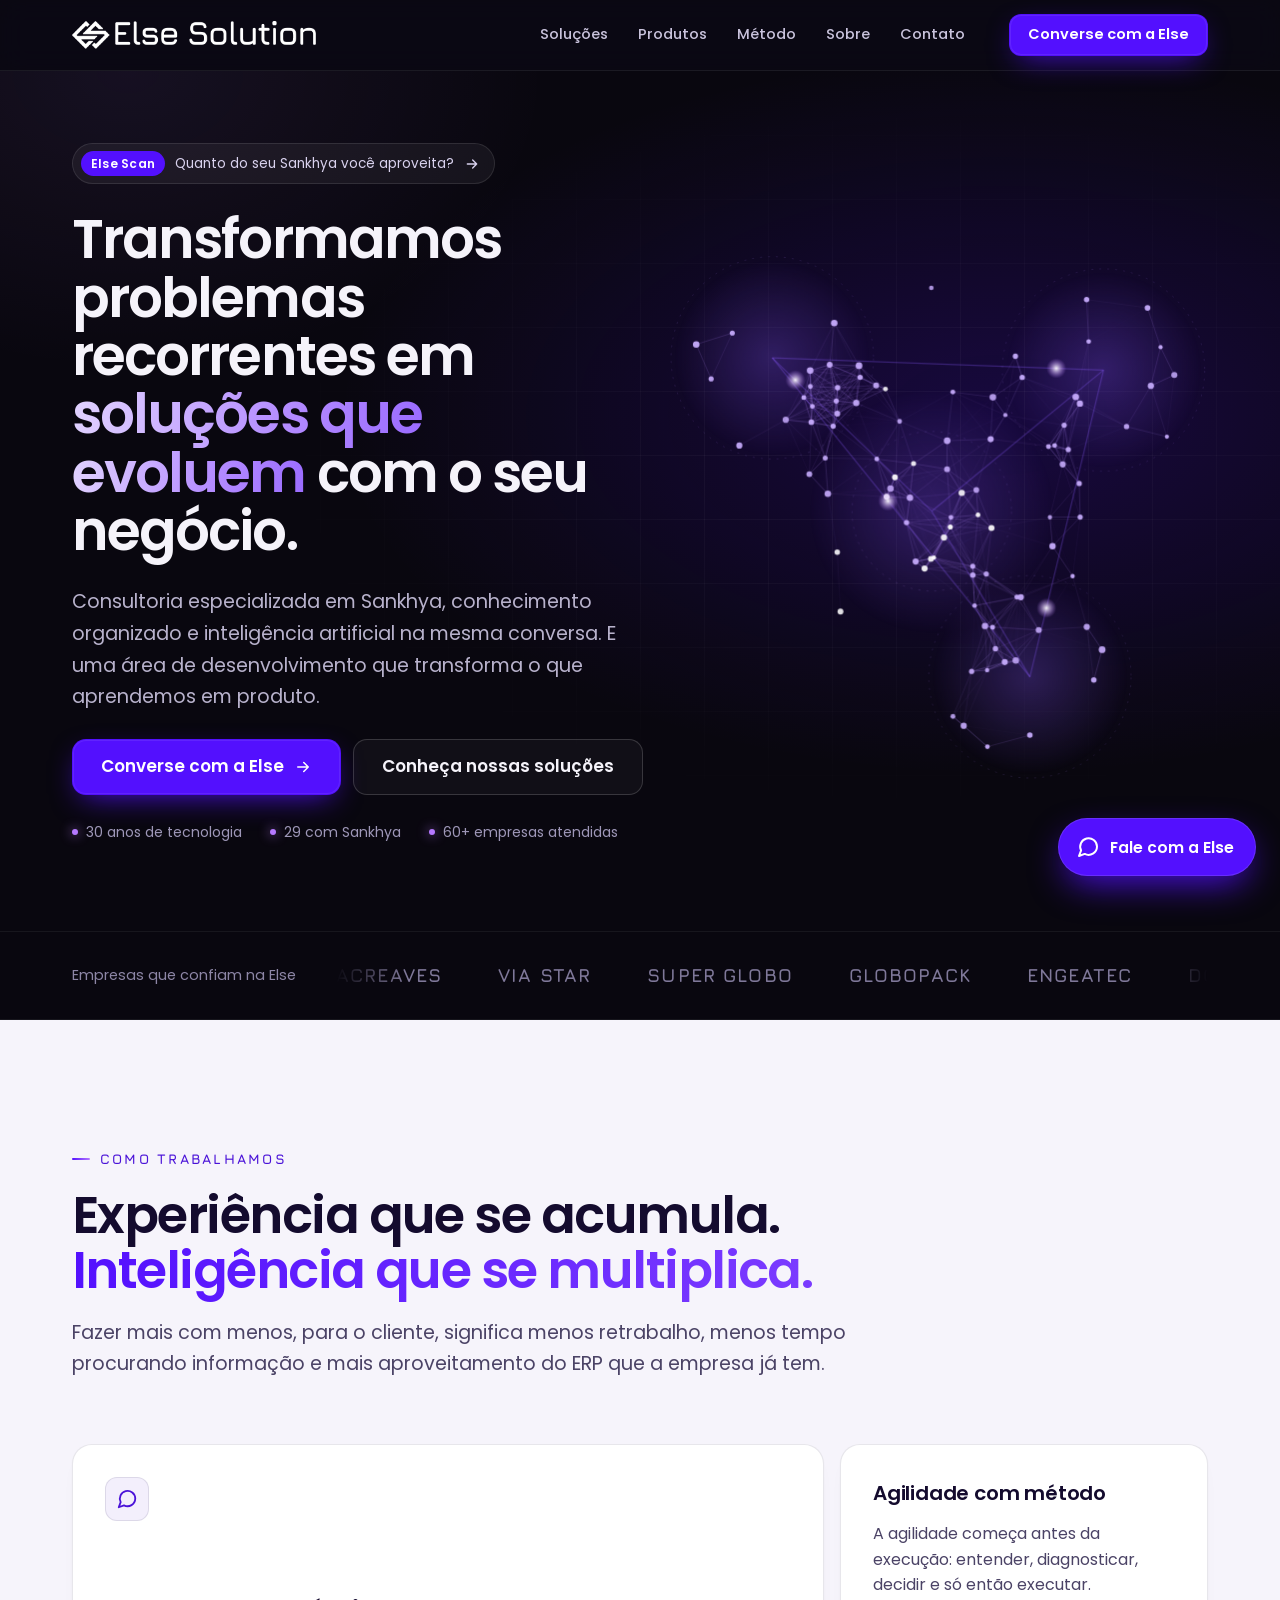
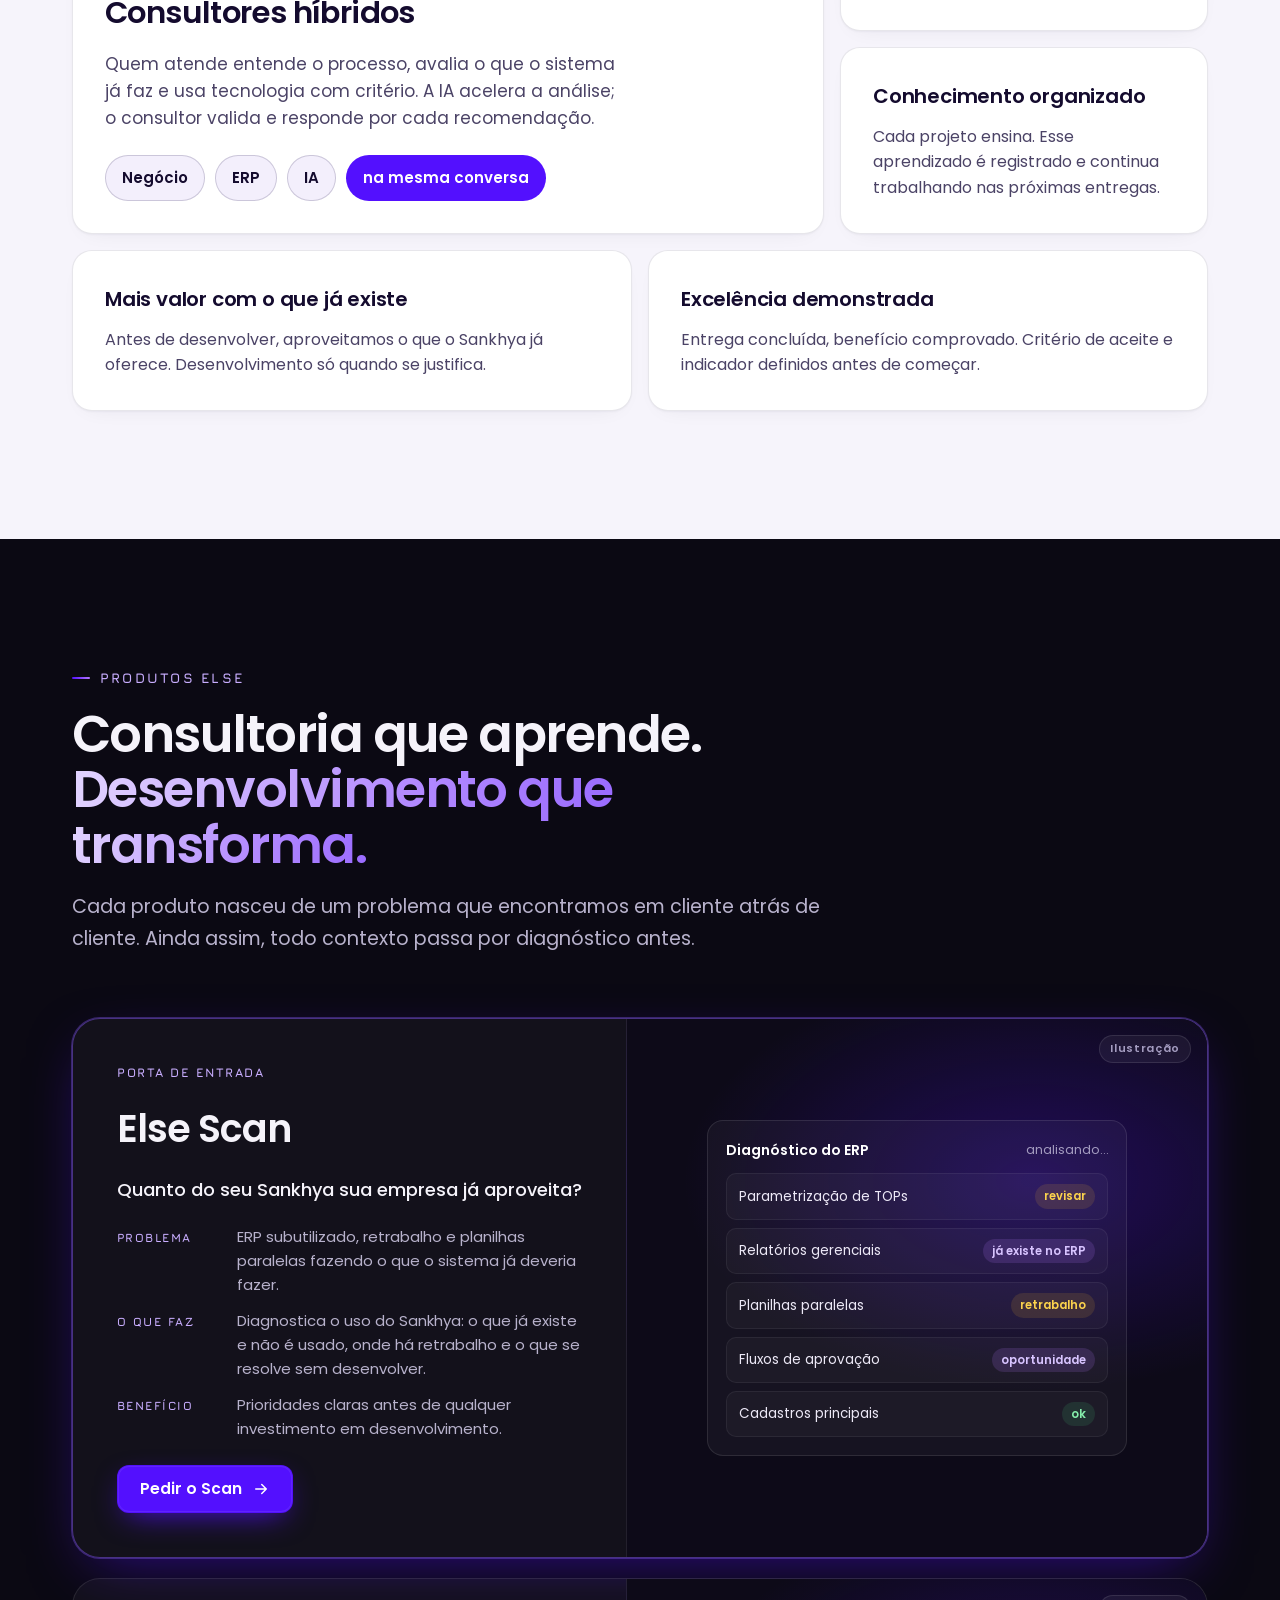
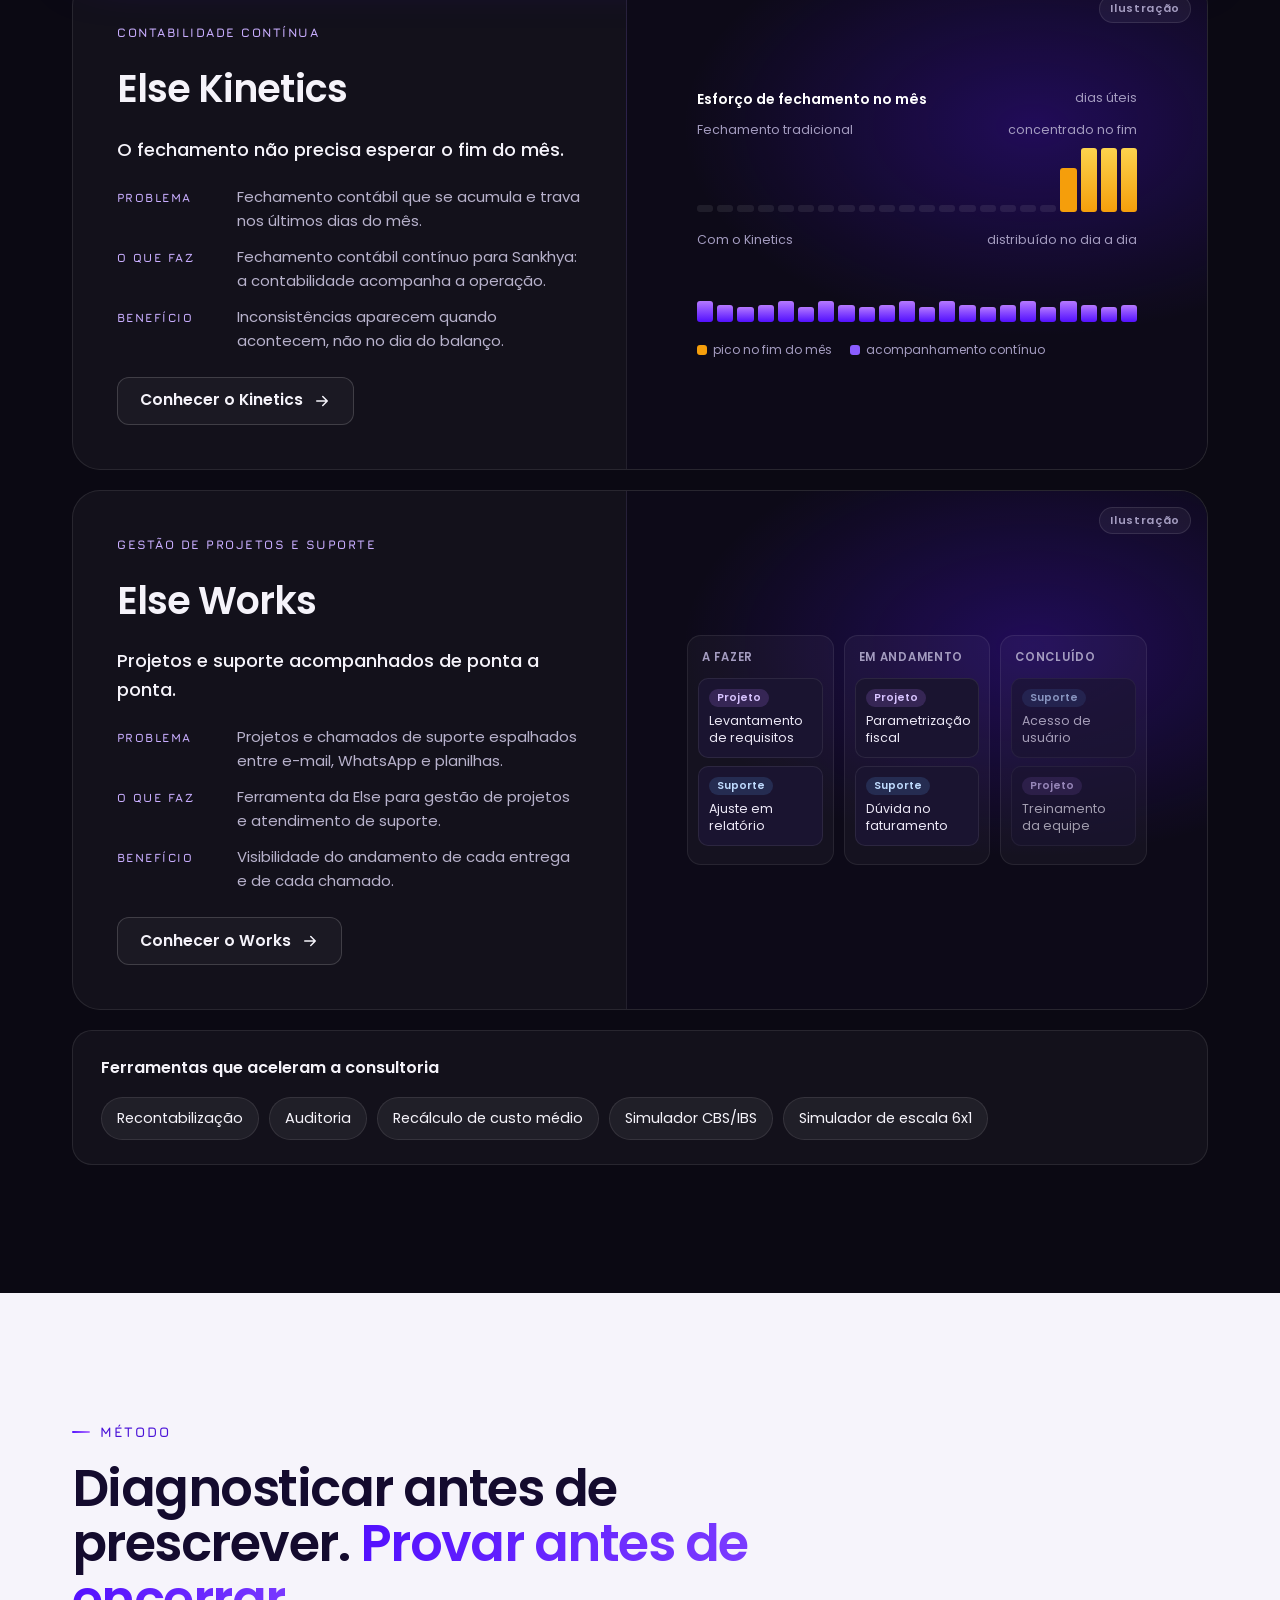
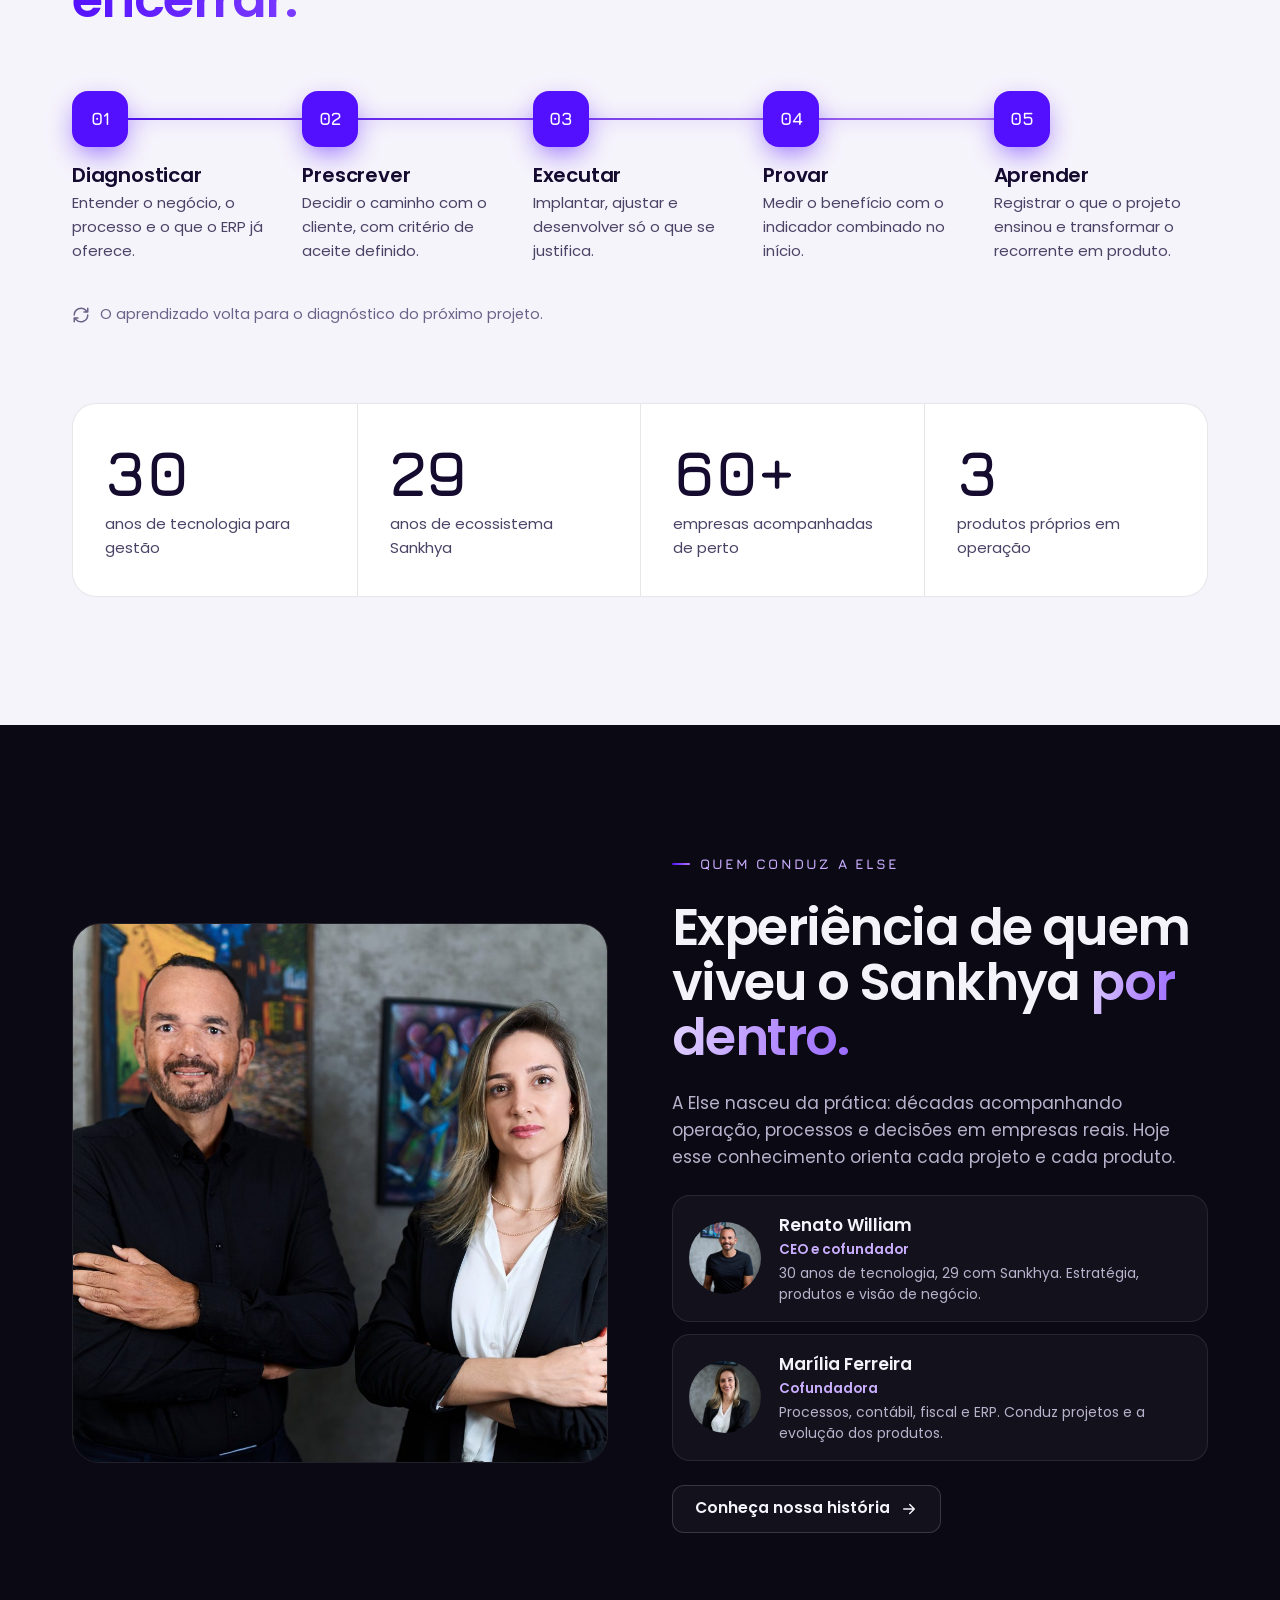
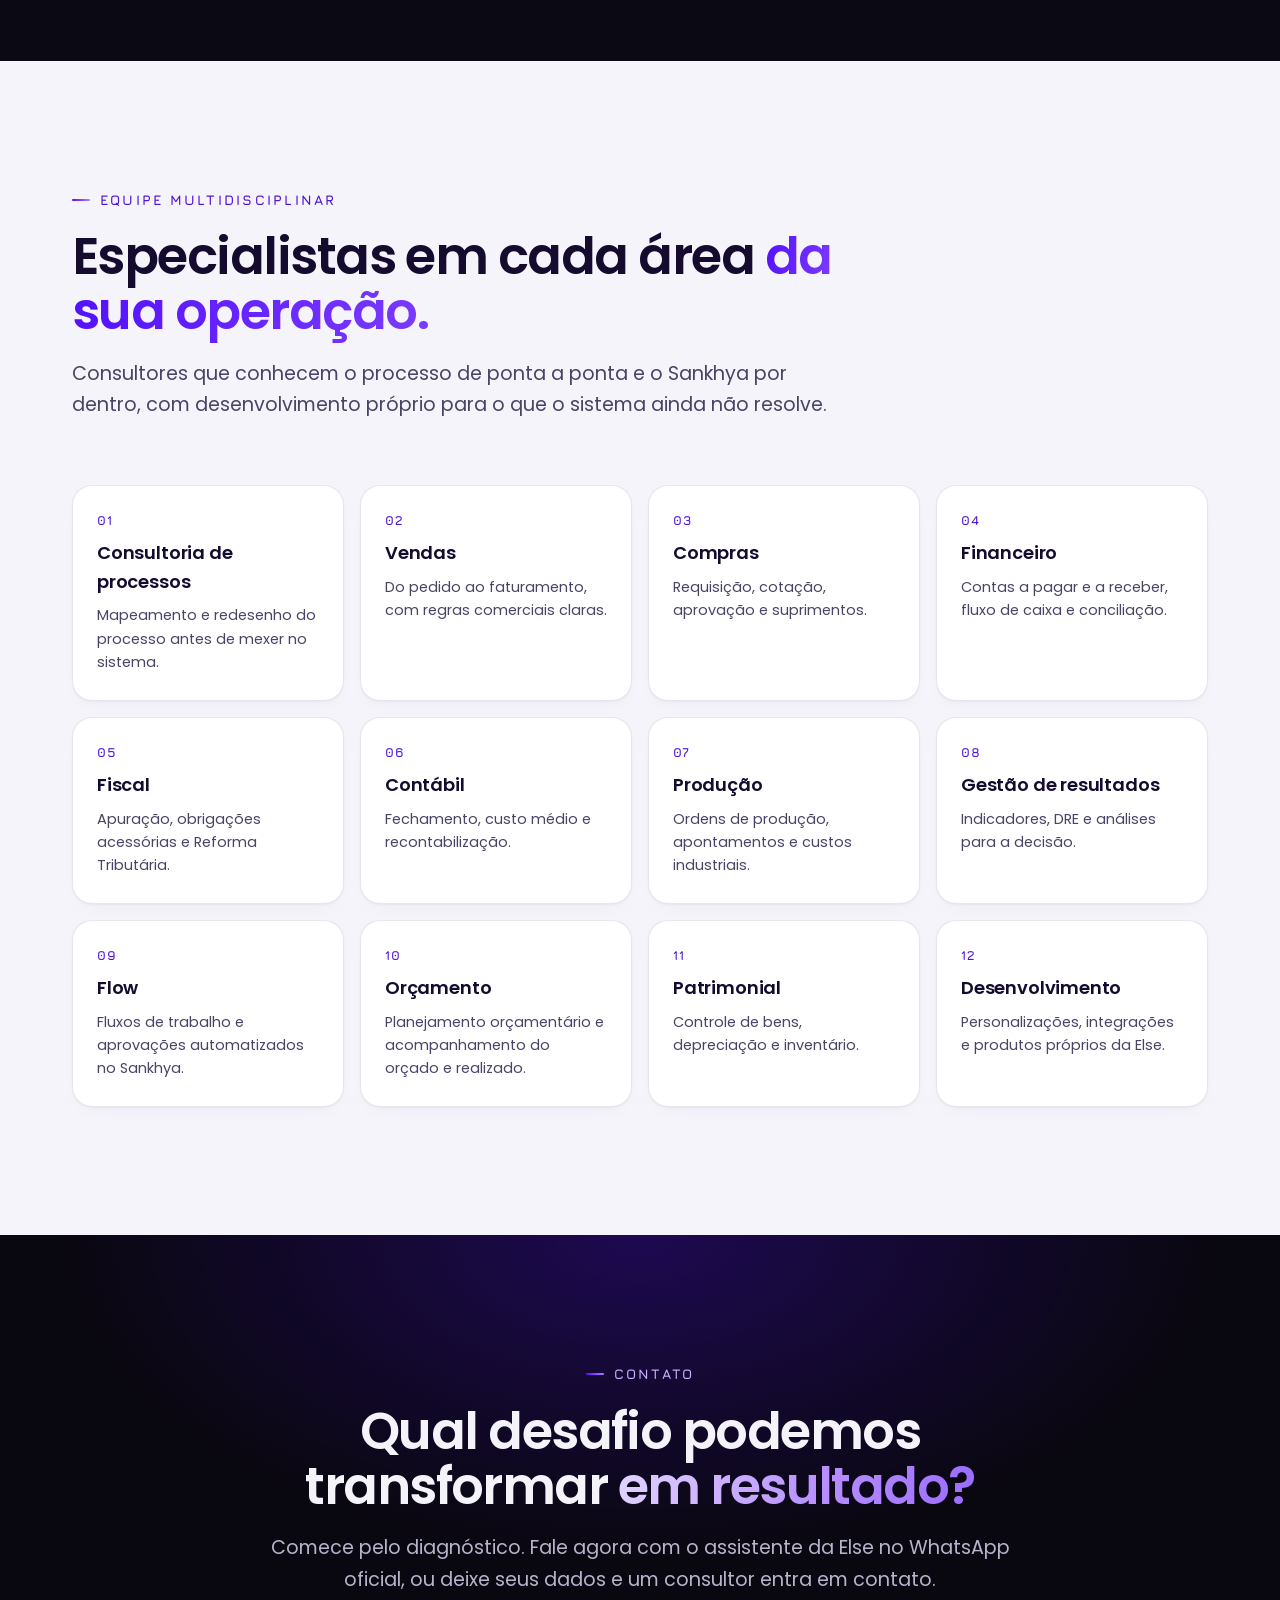
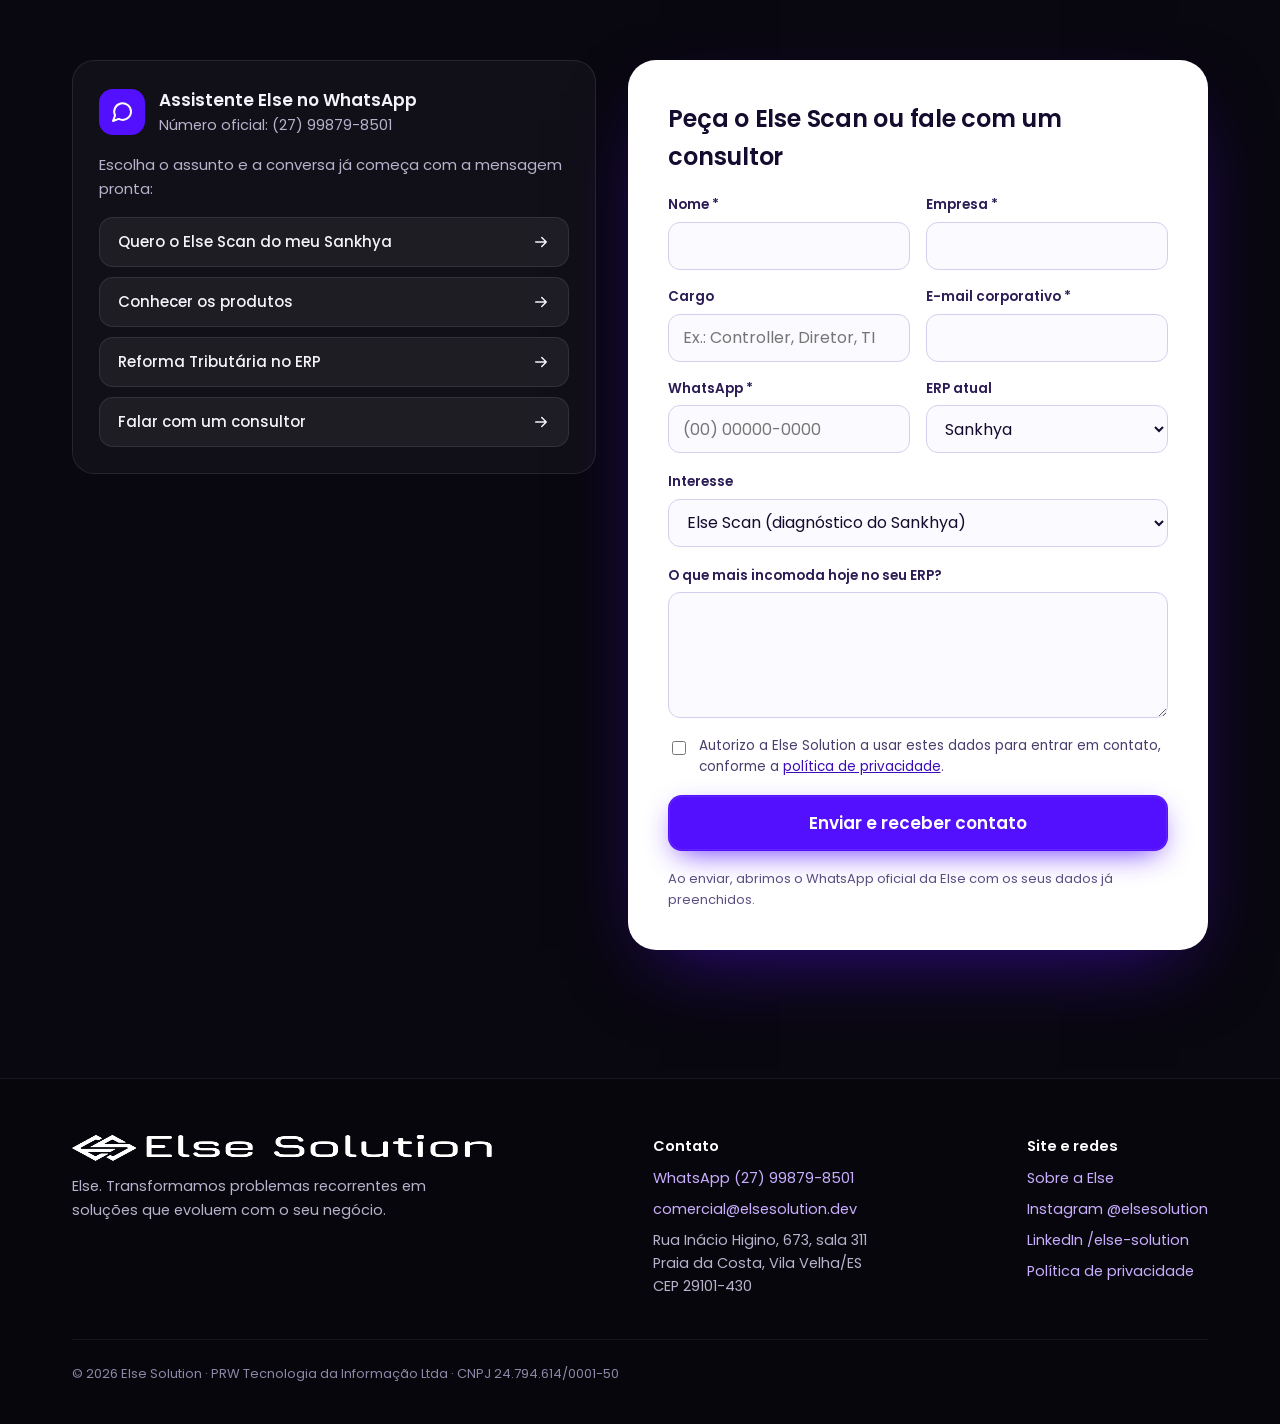
==== index.html @ ac7ec1f3 "Site Else Solution: pacote de 07/11/2026 Co-Authored-By: Claude Opus 5.5 <noreply@anthropic.com>" ====
<!doctype html>
<html lang="pt-BR">
<head>
<meta charset="utf-8">
<meta name="viewport" content="width=device-width, initial-scale=1">
<title>Else Solution | Consultoria e produtos para Sankhya</title>
<meta name="description" content="Consultoria Sankhya que transforma problemas recorrentes em produtos: Else Scan, Else Kinetics e Else Works. Negócio, ERP e IA na mesma conversa. 30 anos de tecnologia, 29 com Sankhya.">
<link rel="canonical" href="https://www.elsesolution.com.br/">
<meta property="og:type" content="website">
<meta property="og:locale" content="pt_BR">
<meta property="og:title" content="Else Solution | Consultoria e produtos para Sankhya">
<meta property="og:description" content="Transformamos problemas recorrentes em soluções que evoluem com o seu negócio.">
<meta property="og:url" content="https://www.elsesolution.com.br/">
<meta property="og:image" content="https://www.elsesolution.com.br/img/og-else.jpg">
<meta name="twitter:card" content="summary_large_image">
<meta name="theme-color" content="#09070F">
<link rel="icon" type="image/png" sizes="32x32" href="img/favicon-32.png">
<link rel="apple-touch-icon" href="img/apple-touch-icon.png">
<script>document.documentElement.classList.add('js')</script>
<link rel="preconnect" href="https://fonts.googleapis.com">
<link rel="preconnect" href="https://fonts.gstatic.com" crossorigin>
<link href="https://fonts.googleapis.com/css2?family=Jura:wght@500;600;700&family=Poppins:wght@400;500;600;700&display=swap" rel="stylesheet">
<link rel="stylesheet" href="css/style.css">
<script type="application/ld+json">
{"@context":"https://schema.org","@type":"Organization","name":"Else Solution","legalName":"PRW Tecnologia da Informação Ltda","taxID":"24.794.614/0001-50","address":{"@type":"PostalAddress","streetAddress":"Rua Inácio Higino, 673, sala 311","addressLocality":"Vila Velha","addressRegion":"ES","postalCode":"29101-430","addressCountry":"BR"},"url":"https://www.elsesolution.com.br","logo":"https://www.elsesolution.com.br/img/icon-512.png","foundingDate":"2024","founders":[{"@type":"Person","name":"Renato William de Castro Brito"},{"@type":"Person","name":"Marília Souza Ferreira"}],"contactPoint":{"@type":"ContactPoint","telephone":"+55-27-99879-8501","contactType":"sales","email":"comercial@elsesolution.dev","availableLanguage":"Portuguese"},"sameAs":["https://www.instagram.com/elsesolution","https://www.linkedin.com/company/else-solution"]}
</script>
</head>
<body>
<a class="skip" href="#conteudo">Pular para o conteúdo</a>

<header class="header">
  <div class="wrap">
    <a class="logo" href="index.html" aria-label="Else Solution — início"><img src="img/logo-else.png" alt="Else Solution" width="244" height="28"></a>
    <div class="menu">
      <nav class="nav" aria-label="Principal">
        <a href="#solucoes">Soluções</a>
        <a href="#produtos">Produtos</a>
        <a href="#metodo">Método</a>
        <a href="quem-somos.html">Sobre</a>
        <a href="#contato">Contato</a>
      </nav>
      <div class="header-cta">
        <a class="btn btn-primary" href="https://wa.me/5527998798501" data-wa="Olá! Vim pelo site da Else e quero conversar com um consultor.">Converse com a Else</a>
      </div>
    </div>
    <button class="menu-btn" type="button" aria-label="Abrir menu" aria-expanded="false">
      <svg width="22" height="22" viewBox="0 0 24 24" fill="none" stroke="currentColor" stroke-width="2" stroke-linecap="round" aria-hidden="true"><path d="M4 7h16M4 12h16M4 17h16"/></svg>
    </button>
  </div>
</header>

<main id="conteudo">

  <!-- ABERTURA -->
  <section class="hero">
    <div class="wrap hero-grid">
      <div class="copy">
        <a class="pill" href="#produtos"><b>Else Scan</b> Quanto do seu Sankhya você aproveita?
          <svg class="arr" width="16" height="16" viewBox="0 0 24 24" fill="none" stroke="currentColor" stroke-width="2" stroke-linecap="round" stroke-linejoin="round" aria-hidden="true"><path d="M5 12h14M13 6l6 6-6 6"/></svg></a>
        <h1 class="h1">Transformamos problemas recorrentes em <span class="grad">soluções que evoluem</span> com o seu negócio.</h1>
        <p class="lead">Consultoria especializada em Sankhya, conhecimento organizado e inteligência artificial na mesma conversa. E uma área de desenvolvimento que transforma o que aprendemos em produto.</p>
        <div class="actions">
          <a class="btn btn-primary btn-lg" href="https://wa.me/5527998798501" data-wa="Olá! Vim pelo site da Else e quero conversar com um consultor.">Converse com a Else
            <svg class="arr" width="18" height="18" viewBox="0 0 24 24" fill="none" stroke="currentColor" stroke-width="2" stroke-linecap="round" stroke-linejoin="round" aria-hidden="true"><path d="M5 12h14M13 6l6 6-6 6"/></svg></a>
          <a class="btn btn-outline btn-lg" href="#produtos">Conheça nossas soluções</a>
        </div>
        <p class="proof"><span>30 anos de tecnologia</span><span>29 com Sankhya</span><span>60+ empresas atendidas</span></p>
      </div>

      <div class="viz" aria-hidden="true">
        <svg class="static" viewBox="0 0 600 600" fill="none">
          <g stroke="rgba(138,92,255,.45)" stroke-width="1.5"><path d="M144 168L468 180L396 480L144 168Z"/><path d="M144 168L300 318M468 180L300 318M396 480L300 318"/></g>
          <g fill="rgba(138,92,255,.22)"><circle cx="144" cy="168" r="70"/><circle cx="468" cy="180" r="70"/><circle cx="396" cy="480" r="70"/><circle cx="300" cy="318" r="80"/></g>
          <g fill="#C9AEFF"><circle cx="120" cy="150" r="3"/><circle cx="170" cy="190" r="2.5"/><circle cx="150" cy="140" r="2"/><circle cx="490" cy="160" r="3"/><circle cx="450" cy="205" r="2.5"/><circle cx="420" cy="500" r="3"/><circle cx="372" cy="460" r="2.5"/><circle cx="280" cy="300" r="3"/><circle cx="320" cy="335" r="3"/><circle cx="230" cy="245" r="2"/><circle cx="380" cy="250" r="2"/><circle cx="350" cy="400" r="2"/></g>
        </svg>
        <canvas></canvas>
        <span class="node-chip"><small>01</small>Consultoria</span>
        <span class="node-chip"><small>02</small>Conhecimento</span>
        <span class="node-chip"><small>03</small>Produto</span>
        <span class="node-chip core"><small>IA</small>apoia o ciclo</span>
      </div>
    </div>
  </section>

  <!-- CLIENTES -->
  <section class="clients" aria-label="Clientes">
    <div class="wrap">
      <p class="small">Empresas que confiam na Else</p>
      <!-- Substituir pelos logos oficiais quando disponíveis -->
      <div class="marquee">
        <div class="logos">
          <span>ACREAVES</span><span>VIA STAR</span><span>SUPER GLOBO</span><span>GLOBOPACK</span><span>ENGEATEC</span><span>DOM PORQUITO</span><span>AYKO</span><span>ONE</span>
          <span aria-hidden="true">ACREAVES</span><span aria-hidden="true">VIA STAR</span><span aria-hidden="true">SUPER GLOBO</span><span aria-hidden="true">GLOBOPACK</span><span aria-hidden="true">ENGEATEC</span><span aria-hidden="true">DOM PORQUITO</span><span aria-hidden="true">AYKO</span><span aria-hidden="true">ONE</span>
        </div>
      </div>
    </div>
  </section>

  <!-- SOLUÇÕES / COMO TRABALHAMOS -->
  <section class="section light" id="solucoes">
    <div class="wrap">
      <div class="head stack" data-reveal>
        <p class="eyebrow">Como trabalhamos</p>
        <h2 class="h2">Experiência que se acumula. <span class="grad">Inteligência que se multiplica.</span></h2>
        <p class="lead">Fazer mais com menos, para o cliente, significa menos retrabalho, menos tempo procurando informação e mais aproveitamento do ERP que a empresa já tem.</p>
      </div>
      <div class="bento">
        <div class="card big" data-reveal>
          <div class="ico"><svg width="22" height="22" viewBox="0 0 24 24" fill="none" stroke="currentColor" stroke-width="2" stroke-linecap="round" stroke-linejoin="round" aria-hidden="true"><path d="M21 11.5a8.4 8.4 0 0 1-12.3 7.4L3 21l2.1-5.6A8.4 8.4 0 1 1 21 11.5z"/></svg></div>
          <div class="stack" style="gap:14px">
            <h3>Consultores híbridos</h3>
            <p>Quem atende entende o processo, avalia o que o sistema já faz e usa tecnologia com critério. A IA acelera a análise; o consultor valida e responde por cada recomendação.</p>
            <div class="convo"><span>Negócio</span><span>ERP</span><span>IA</span><span class="on">na mesma conversa</span></div>
          </div>
        </div>
        <div class="card" data-reveal="2"><h3>Agilidade com método</h3><p>A agilidade começa antes da execução: entender, diagnosticar, decidir e só então executar.</p></div>
        <div class="card" data-reveal="3"><h3>Conhecimento organizado</h3><p>Cada projeto ensina. Esse aprendizado é registrado e continua trabalhando nas próximas entregas.</p></div>
        <div class="card half" data-reveal><h3>Mais valor com o que já existe</h3><p>Antes de desenvolver, aproveitamos o que o Sankhya já oferece. Desenvolvimento só quando se justifica.</p></div>
        <div class="card half" data-reveal="2"><h3>Excelência demonstrada</h3><p>Entrega concluída, benefício comprovado. Critério de aceite e indicador definidos antes de começar.</p></div>
      </div>
    </div>
  </section>

  <!-- PRODUTOS -->
  <section class="section" id="produtos">
    <div class="wrap">
      <div class="head stack" data-reveal>
        <p class="eyebrow">Produtos Else</p>
        <h2 class="h2">Consultoria que aprende. <span class="grad">Desenvolvimento que transforma.</span></h2>
        <p class="lead">Cada produto nasceu de um problema que encontramos em cliente atrás de cliente. Ainda assim, todo contexto passa por diagnóstico antes.</p>
      </div>

      <div class="products">
        <article class="product featured" data-reveal>
          <div class="txt">
            <p class="tag">Porta de entrada</p>
            <h3>Else Scan</h3>
            <p class="hook">Quanto do seu Sankhya sua empresa já aproveita?</p>
            <div class="rows">
              <div><b>Problema</b><span>ERP subutilizado, retrabalho e planilhas paralelas fazendo o que o sistema já deveria fazer.</span></div>
              <div><b>O que faz</b><span>Diagnostica o uso do Sankhya: o que já existe e não é usado, onde há retrabalho e o que se resolve sem desenvolver.</span></div>
              <div><b>Benefício</b><span>Prioridades claras antes de qualquer investimento em desenvolvimento.</span></div>
            </div>
            <a class="btn btn-primary" href="#contato">Pedir o Scan <svg class="arr" width="18" height="18" viewBox="0 0 24 24" fill="none" stroke="currentColor" stroke-width="2" stroke-linecap="round" stroke-linejoin="round" aria-hidden="true"><path d="M5 12h14M13 6l6 6-6 6"/></svg></a>
          </div>
          <div class="demo" aria-hidden="true">
            <span class="ilus">Ilustração</span>
            <div class="scan">
              <div class="bar"><b>Diagnóstico do ERP</b><span>analisando…</span></div>
              <ul>
                <li>Parametrização de TOPs <em class="warn">revisar</em></li>
                <li>Relatórios gerenciais <em class="opp">já existe no ERP</em></li>
                <li>Planilhas paralelas <em class="warn">retrabalho</em></li>
                <li>Fluxos de aprovação <em class="opp">oportunidade</em></li>
                <li>Cadastros principais <em class="ok">ok</em></li>
              </ul>
              <div class="beam"></div>
            </div>
          </div>
        </article>

        <article class="product" data-reveal>
          <div class="txt">
            <p class="tag">Contabilidade contínua</p>
            <h3>Else Kinetics</h3>
            <p class="hook">O fechamento não precisa esperar o fim do mês.</p>
            <div class="rows">
              <div><b>Problema</b><span>Fechamento contábil que se acumula e trava nos últimos dias do mês.</span></div>
              <div><b>O que faz</b><span>Fechamento contábil contínuo para Sankhya: a contabilidade acompanha a operação.</span></div>
              <div><b>Benefício</b><span>Inconsistências aparecem quando acontecem, não no dia do balanço.</span></div>
            </div>
            <a class="btn btn-outline" href="https://wa.me/5527998798501" data-wa="Olá! Quero conhecer o Else Kinetics.">Conhecer o Kinetics <svg class="arr" width="18" height="18" viewBox="0 0 24 24" fill="none" stroke="currentColor" stroke-width="2" stroke-linecap="round" stroke-linejoin="round" aria-hidden="true"><path d="M5 12h14M13 6l6 6-6 6"/></svg></a>
          </div>
          <div class="demo" aria-hidden="true">
            <span class="ilus">Ilustração</span>
            <div class="kin">
              <div class="lbl"><b>Esforço de fechamento no mês</b><span>dias úteis</span></div>
              <div class="row"><p><span>Fechamento tradicional</span><span>concentrado no fim</span></p>
                <div class="days old"><i></i><i></i><i></i><i></i><i></i><i></i><i></i><i></i><i></i><i></i><i></i><i></i><i></i><i></i><i></i><i></i><i></i><i></i><i></i><i></i><i></i><i></i></div></div>
              <div class="row"><p><span>Com o Kinetics</span><span>distribuído no dia a dia</span></p>
                <div class="days cont"><i></i><i></i><i></i><i></i><i></i><i></i><i></i><i></i><i></i><i></i><i></i><i></i><i></i><i></i><i></i><i></i><i></i><i></i><i></i><i></i><i></i><i></i></div></div>
              <div class="legend"><span>pico no fim do mês</span><span class="c">acompanhamento contínuo</span></div>
            </div>
          </div>
        </article>

        <article class="product" data-reveal>
          <div class="txt">
            <p class="tag">Gestão de projetos e suporte</p>
            <h3>Else Works</h3>
            <p class="hook">Projetos e suporte acompanhados de ponta a ponta.</p>
            <div class="rows">
              <div><b>Problema</b><span>Projetos e chamados de suporte espalhados entre e-mail, WhatsApp e planilhas.</span></div>
              <div><b>O que faz</b><span>Ferramenta da Else para gestão de projetos e atendimento de suporte.</span></div>
              <div><b>Benefício</b><span>Visibilidade do andamento de cada entrega e de cada chamado.</span></div>
            </div>
            <a class="btn btn-outline" href="https://wa.me/5527998798501" data-wa="Olá! Quero conhecer o Else Works.">Conhecer o Works <svg class="arr" width="18" height="18" viewBox="0 0 24 24" fill="none" stroke="currentColor" stroke-width="2" stroke-linecap="round" stroke-linejoin="round" aria-hidden="true"><path d="M5 12h14M13 6l6 6-6 6"/></svg></a>
          </div>
          <div class="demo" aria-hidden="true">
            <span class="ilus">Ilustração</span>
            <div class="board">
              <div class="col"><p>A fazer</p><div class="tk"><em class="pj">Projeto</em>Levantamento de requisitos</div><div class="tk"><em class="sp">Suporte</em>Ajuste em relatório</div></div>
              <div class="col"><p>Em andamento</p><div class="tk mv"><em class="pj">Projeto</em>Parametrização fiscal</div><div class="tk"><em class="sp">Suporte</em>Dúvida no faturamento</div></div>
              <div class="col"><p>Concluído</p><div class="tk ok"><em class="sp">Suporte</em>Acesso de usuário</div><div class="tk ok"><em class="pj">Projeto</em>Treinamento da equipe</div></div>
            </div>
          </div>
        </article>
      </div>

      <div class="tools" data-reveal>
        <p>Ferramentas que aceleram a consultoria</p>
        <div class="chips"><span class="chip">Recontabilização</span><span class="chip">Auditoria</span><span class="chip">Recálculo de custo médio</span><span class="chip">Simulador CBS/IBS</span><span class="chip">Simulador de escala 6x1</span></div>
      </div>
    </div>
  </section>

  <!-- MÉTODO -->
  <section class="section light" id="metodo">
    <div class="wrap">
      <div class="head stack" data-reveal>
        <p class="eyebrow">Método</p>
        <h2 class="h2">Diagnosticar antes de prescrever. <span class="grad">Provar antes de encerrar.</span></h2>
      </div>
      <div style="position:relative">
        <span class="prog-track" aria-hidden="true"></span>
        <ol class="cycle5">
          <li><span class="dot">01</span><div><h3>Diagnosticar</h3><p>Entender o negócio, o processo e o que o ERP já oferece.</p></div></li>
          <li><span class="dot">02</span><div><h3>Prescrever</h3><p>Decidir o caminho com o cliente, com critério de aceite definido.</p></div></li>
          <li><span class="dot">03</span><div><h3>Executar</h3><p>Implantar, ajustar e desenvolver só o que se justifica.</p></div></li>
          <li><span class="dot">04</span><div><h3>Provar</h3><p>Medir o benefício com o indicador combinado no início.</p></div></li>
          <li><span class="dot">05</span><div><h3>Aprender</h3><p>Registrar o que o projeto ensinou e transformar o recorrente em produto.</p></div></li>
        </ol>
      </div>
      <p class="loop"><svg width="18" height="18" viewBox="0 0 24 24" fill="none" stroke="currentColor" stroke-width="2" stroke-linecap="round" stroke-linejoin="round" aria-hidden="true"><path d="M3 12a9 9 0 0 1 15.5-6.2L21 8M21 3v5h-5M21 12a9 9 0 0 1-15.5 6.2L3 16M3 21v-5h5"/></svg>O aprendizado volta para o diagnóstico do próximo projeto.</p>

      <div class="stats" style="margin-top:72px" data-reveal>
        <div class="stat"><span class="v" data-count="30">30</span><span class="muted">anos de tecnologia para gestão</span></div>
        <div class="stat"><span class="v" data-count="29">29</span><span class="muted">anos de ecossistema Sankhya</span></div>
        <div class="stat"><span class="v" data-count="60" data-suffix="+">60+</span><span class="muted">empresas acompanhadas de perto</span></div>
        <div class="stat"><span class="v" data-count="3">3</span><span class="muted">produtos próprios em operação</span></div>
      </div>
    </div>
  </section>

  <!-- LIDERANÇA -->
  <section class="section" id="lideranca">
    <div class="wrap split">
      <div class="photo-wrap" data-reveal><img class="photo" src="img/dupla.jpg" alt="Renato William e Marília Ferreira, fundadores da Else Solution" width="1600" height="1066"></div>
      <div class="stack" style="gap:24px" data-reveal="2">
        <p class="eyebrow">Quem conduz a Else</p>
        <h2 class="h2">Experiência de quem viveu o Sankhya <span class="grad">por dentro.</span></h2>
        <p class="muted" style="font-size:17px">A Else nasceu da prática: décadas acompanhando operação, processos e decisões em empresas reais. Hoje esse conhecimento orienta cada projeto e cada produto.</p>
        <div class="stack" style="gap:12px">
          <div class="person"><img src="img/renato.jpg" alt="Renato William" width="72" height="72"><div><p class="nm">Renato William</p><p class="rl">CEO e cofundador</p><p class="ln">30 anos de tecnologia, 29 com Sankhya. Estratégia, produtos e visão de negócio.</p></div></div>
          <div class="person"><img src="img/marilia.jpg" alt="Marília Ferreira" width="72" height="72"><div><p class="nm">Marília Ferreira</p><p class="rl">Cofundadora</p><p class="ln">Processos, contábil, fiscal e ERP. Conduz projetos e a evolução dos produtos.</p></div></div>
        </div>
        <a class="btn btn-outline" href="quem-somos.html" style="align-self:flex-start">Conheça nossa história <svg class="arr" width="18" height="18" viewBox="0 0 24 24" fill="none" stroke="currentColor" stroke-width="2" stroke-linecap="round" stroke-linejoin="round" aria-hidden="true"><path d="M5 12h14M13 6l6 6-6 6"/></svg></a>
      </div>
    </div>
  </section>

  <!-- ESPECIALIDADES -->
  <section class="section light" id="especialidades">
    <div class="wrap">
      <div class="head stack" data-reveal>
        <p class="eyebrow">Equipe multidisciplinar</p>
        <h2 class="h2">Especialistas em cada área <span class="grad">da sua operação.</span></h2>
        <p class="lead">Consultores que conhecem o processo de ponta a ponta e o Sankhya por dentro, com desenvolvimento próprio para o que o sistema ainda não resolve.</p>
      </div>
      <div class="grid" data-reveal>
        <div class="card area"><span class="n">01</span><h3>Consultoria de processos</h3><p>Mapeamento e redesenho do processo antes de mexer no sistema.</p></div>
        <div class="card area"><span class="n">02</span><h3>Vendas</h3><p>Do pedido ao faturamento, com regras comerciais claras.</p></div>
        <div class="card area"><span class="n">03</span><h3>Compras</h3><p>Requisição, cotação, aprovação e suprimentos.</p></div>
        <div class="card area"><span class="n">04</span><h3>Financeiro</h3><p>Contas a pagar e a receber, fluxo de caixa e conciliação.</p></div>
        <div class="card area"><span class="n">05</span><h3>Fiscal</h3><p>Apuração, obrigações acessórias e Reforma Tributária.</p></div>
        <div class="card area"><span class="n">06</span><h3>Contábil</h3><p>Fechamento, custo médio e recontabilização.</p></div>
        <div class="card area"><span class="n">07</span><h3>Produção</h3><p>Ordens de produção, apontamentos e custos industriais.</p></div>
        <div class="card area"><span class="n">08</span><h3>Gestão de resultados</h3><p>Indicadores, DRE e análises para a decisão.</p></div>
        <div class="card area"><span class="n">09</span><h3>Flow</h3><p>Fluxos de trabalho e aprovações automatizados no Sankhya.</p></div>
        <div class="card area"><span class="n">10</span><h3>Orçamento</h3><p>Planejamento orçamentário e acompanhamento do orçado e realizado.</p></div>
        <div class="card area"><span class="n">11</span><h3>Patrimonial</h3><p>Controle de bens, depreciação e inventário.</p></div>
        <div class="card area"><span class="n">12</span><h3>Desenvolvimento</h3><p>Personalizações, integrações e produtos próprios da Else.</p></div>
      </div>
    </div>
  </section>

  <!-- CONTATO -->
  <section class="section cta-band" id="contato">
    <div class="wrap">
      <div class="head stack center" data-reveal>
        <p class="eyebrow">Contato</p>
        <h2 class="h2">Qual desafio podemos transformar <span class="grad">em resultado?</span></h2>
        <p class="lead">Comece pelo diagnóstico. Fale agora com o assistente da Else no WhatsApp oficial, ou deixe seus dados e um consultor entra em contato.</p>
      </div>
      <div class="contact">
        <div class="info" data-reveal>
          <div class="wa-card">
            <div class="wa-head">
              <div class="wa-ic"><svg width="24" height="24" viewBox="0 0 24 24" fill="none" stroke="currentColor" stroke-width="2" stroke-linecap="round" stroke-linejoin="round" aria-hidden="true"><path d="M21 11.5a8.4 8.4 0 0 1-12.3 7.4L3 21l2.1-5.6A8.4 8.4 0 1 1 21 11.5z"/></svg></div>
              <div><p style="font-size:17px;font-weight:600">Assistente Else no WhatsApp</p><p class="muted" style="font-size:14.5px">Número oficial: (27) 99879-8501</p></div>
            </div>
            <p class="muted" style="font-size:15px">Escolha o assunto e a conversa já começa com a mensagem pronta:</p>
            <div class="stack" style="gap:10px">
              <a class="topic" href="https://wa.me/5527998798501" data-wa="Olá! Quero pedir o Else Scan do meu Sankhya."><span>Quero o Else Scan do meu Sankhya</span><svg class="arr" width="18" height="18" viewBox="0 0 24 24" fill="none" stroke="currentColor" stroke-width="2" stroke-linecap="round" stroke-linejoin="round" aria-hidden="true"><path d="M5 12h14M13 6l6 6-6 6"/></svg></a>
              <a class="topic" href="https://wa.me/5527998798501" data-wa="Olá! Quero conhecer os produtos da Else (Scan, Kinetics e Works)."><span>Conhecer os produtos</span><svg class="arr" width="18" height="18" viewBox="0 0 24 24" fill="none" stroke="currentColor" stroke-width="2" stroke-linecap="round" stroke-linejoin="round" aria-hidden="true"><path d="M5 12h14M13 6l6 6-6 6"/></svg></a>
              <a class="topic" href="https://wa.me/5527998798501" data-wa="Olá! Quero saber se meu Sankhya está pronto para a Reforma Tributária."><span>Reforma Tributária no ERP</span><svg class="arr" width="18" height="18" viewBox="0 0 24 24" fill="none" stroke="currentColor" stroke-width="2" stroke-linecap="round" stroke-linejoin="round" aria-hidden="true"><path d="M5 12h14M13 6l6 6-6 6"/></svg></a>
              <a class="topic" href="https://wa.me/5527998798501" data-wa="Olá! Vim pelo site da Else e quero falar com um consultor."><span>Falar com um consultor</span><svg class="arr" width="18" height="18" viewBox="0 0 24 24" fill="none" stroke="currentColor" stroke-width="2" stroke-linecap="round" stroke-linejoin="round" aria-hidden="true"><path d="M5 12h14M13 6l6 6-6 6"/></svg></a>
            </div>
          </div>
        </div>

        <div class="form-box" data-reveal="2">
          <form class="form" id="form-contato" novalidate>
            <h3>Peça o Else Scan ou fale com um consultor</h3>
            <div class="fields">
              <label>Nome *<input required name="nome" type="text" autocomplete="name"></label>
              <label>Empresa *<input required name="empresa" type="text" autocomplete="organization"></label>
              <label>Cargo<input name="cargo" type="text" autocomplete="organization-title" placeholder="Ex.: Controller, Diretor, TI"></label>
              <label>E-mail corporativo *<input required name="email" type="email" autocomplete="email"></label>
              <label>WhatsApp *<input required name="whatsapp" type="tel" autocomplete="tel" placeholder="(00) 00000-0000"></label>
              <label>ERP atual
                <select name="erp"><option>Sankhya</option><option>TOTVS</option><option>Senior</option><option>Outro</option><option>Ainda não tenho ERP</option></select>
              </label>
            </div>
            <label>Interesse
              <select name="interesse"><option>Else Scan (diagnóstico do Sankhya)</option><option>Else Kinetics</option><option>Else Works</option><option>Consultoria</option><option>Reforma Tributária</option><option>Outro assunto</option></select>
            </label>
            <label>O que mais incomoda hoje no seu ERP?<textarea name="mensagem" rows="4"></textarea></label>
            <label class="check"><input required type="checkbox" name="lgpd"><span>Autorizo a Else Solution a usar estes dados para entrar em contato, conforme a <a href="politica-de-privacidade.html">política de privacidade</a>.</span></label>
            <button class="btn btn-primary btn-lg" type="submit">Enviar e receber contato</button>
            <p class="hint">Ao enviar, abrimos o WhatsApp oficial da Else com os seus dados já preenchidos.</p>
          </form>
          <div class="form-ok" id="form-ok" aria-live="polite">
            <div class="okic"><svg width="28" height="28" viewBox="0 0 24 24" fill="none" stroke="currentColor" stroke-width="2.4" stroke-linecap="round" stroke-linejoin="round" aria-hidden="true"><path d="m5 12 5 5 9-10"/></svg></div>
            <h3 tabindex="-1">Seus dados estão prontos no WhatsApp.</h3>
            <p>Confirme o envio da mensagem no WhatsApp para falar com a Else. Um consultor retorna em até 2 dias úteis. Se a janela não abriu, chame no (27) 99879-8501.</p>
            <button class="btn btn-outline" type="button" id="form-again">Preencher novamente</button>
          </div>
        </div>
      </div>
    </div>
  </section>

</main>

<footer class="footer">
  <div class="wrap">
    <div class="cols">
      <div class="col" style="max-width:420px">
        <img src="img/logo-else.png" alt="Else Solution" width="244" height="28" style="height:26px;width:auto;margin-bottom:6px">
        <p>Else. Transformamos problemas recorrentes em soluções que evoluem com o seu negócio.</p>
      </div>
      <div class="col">
        <strong>Contato</strong>
        <a href="https://wa.me/5527998798501" data-wa="Olá! Vim pelo site da Else.">WhatsApp (27) 99879-8501</a>
        <a href="mailto:comercial@elsesolution.dev">comercial@elsesolution.dev</a>
        <span>Rua Inácio Higino, 673, sala 311<br>Praia da Costa, Vila Velha/ES<br>CEP 29101-430</span>
      </div>
      <div class="col">
        <strong>Site e redes</strong>
        <a href="quem-somos.html">Sobre a Else</a>
        <a href="https://www.instagram.com/elsesolution" target="_blank" rel="noopener">Instagram @elsesolution</a>
        <a href="https://www.linkedin.com/company/else-solution" target="_blank" rel="noopener">LinkedIn /else-solution</a>
        <a href="politica-de-privacidade.html">Política de privacidade</a>
      </div>
    </div>
    <p class="legal">© <span data-year>2026</span> Else Solution · PRW Tecnologia da Informação Ltda · CNPJ 24.794.614/0001-50</p>
  </div>
</footer>

<div class="chat">
  <div class="chat-panel" id="chat-panel" role="dialog" aria-label="Assistente Else" hidden>
    <div class="chat-top">
      <div><p style="font-weight:600">Assistente Else</p><p class="s">WhatsApp oficial · (27) 99879-8501</p></div>
      <button class="chat-x" type="button" aria-label="Fechar chat"><svg width="20" height="20" viewBox="0 0 24 24" fill="none" stroke="currentColor" stroke-width="2" stroke-linecap="round" aria-hidden="true"><path d="M6 6l12 12M18 6 6 18"/></svg></button>
    </div>
    <div class="chat-body">
      <p class="bubble">Olá! Sou o assistente da Else. Sobre o que você quer conversar?</p>
      <a class="reply" href="https://wa.me/5527998798501" data-wa="Olá! Quero pedir o Else Scan do meu Sankhya.">Quero o Else Scan do meu Sankhya</a>
      <a class="reply" href="https://wa.me/5527998798501" data-wa="Olá! Quero conhecer os produtos da Else (Scan, Kinetics e Works).">Conhecer os produtos</a>
      <a class="reply" href="https://wa.me/5527998798501" data-wa="Olá! Quero saber se meu Sankhya está pronto para a Reforma Tributária.">Reforma Tributária no ERP</a>
      <a class="reply" href="https://wa.me/5527998798501" data-wa="Olá! Vim pelo site da Else e quero falar com um consultor.">Falar com um consultor</a>
      <p class="chat-foot">A conversa continua no WhatsApp.</p>
    </div>
  </div>
  <button class="chat-btn" type="button" aria-label="Fale com a Else" aria-expanded="false" aria-controls="chat-panel">
    <svg width="24" height="24" viewBox="0 0 24 24" fill="none" stroke="currentColor" stroke-width="2" stroke-linecap="round" stroke-linejoin="round" aria-hidden="true"><path d="M21 11.5a8.4 8.4 0 0 1-12.3 7.4L3 21l2.1-5.6A8.4 8.4 0 1 1 21 11.5z"/></svg>
    <span class="lbl">Fale com a Else</span>
  </button>
</div>

<script src="js/main.js"></script>
</body>
</html>
---- css/style.css ----
/* Else Solution — site institucional · v2 visual */
:root{
  /* tema escuro (padrão) */
  --bg:#0B0913; --bg-2:#100C1C; --bg-3:#140F26;
  --surface:rgba(255,255,255,.035); --surface-solid:#15111F; --surface-2:rgba(255,255,255,.06);
  --line:rgba(255,255,255,.09); --line-2:rgba(255,255,255,.16);
  --text:#F5F3FA; --text-2:#B8B2CC; --text-3:#8D86A6;
  --accent:#C9AEFF; --violet:#8A5CFF; --primary:#5310FE; --primary-h:#6A2BFF; --lilac:#B579FF;
  --glow:0 0 0 1px rgba(138,92,255,.35),0 18px 60px -20px rgba(83,16,254,.55);
  --radius:20px; --max:1200px;
  --font:"Poppins",system-ui,-apple-system,"Segoe UI",sans-serif;
  --font-d:"Jura","Poppins",sans-serif;
  --ease:cubic-bezier(.2,.7,.2,1);
}
.light{
  --bg:#F6F4FB; --bg-2:#EFEBF8; --bg-3:#E8E2F5;
  --surface:#FFFFFF; --surface-solid:#FFFFFF; --surface-2:#F3EFFC;
  --line:rgba(26,11,61,.10); --line-2:rgba(26,11,61,.18);
  --text:#140B2E; --text-2:#4B4366; --text-3:#6B6388;
  --accent:#4A12D8; --violet:#5310FE;
  --glow:0 0 0 1px rgba(83,16,254,.25),0 18px 50px -24px rgba(83,16,254,.35);
  background:var(--bg); color:var(--text);
}
*{box-sizing:border-box}
html{scroll-behavior:smooth;scroll-padding-top:84px}
body{margin:0;background:var(--bg);color:var(--text);font-family:var(--font);font-size:16px;line-height:1.6;-webkit-font-smoothing:antialiased;text-rendering:optimizeLegibility}
img{max-width:100%;display:block}
a{color:var(--accent)}a:hover{color:var(--text)}
h1,h2,h3,p{margin:0}
::selection{background:#5310FE;color:#fff}
:focus-visible{outline:3px solid var(--lilac);outline-offset:3px;border-radius:8px}
.skip{position:absolute;left:-999px;top:8px;background:#fff;color:#140B2E;padding:10px 14px;border-radius:8px;z-index:100}
.skip:focus{left:8px}
.wrap{max-width:var(--max);margin:0 auto;padding:0 32px}
.section{padding:128px 0;position:relative;background:var(--bg);color:var(--text)}
.section.alt{background:var(--bg-2)}
.section.line{border-top:1px solid var(--line)}

/* tipografia */
.eyebrow{display:inline-flex;align-items:center;gap:10px;font-family:var(--font-d);font-weight:700;font-size:14px;letter-spacing:.16em;text-transform:uppercase;color:var(--accent)}
.eyebrow::before{content:"";width:18px;height:2px;border-radius:2px;background:linear-gradient(90deg,var(--primary),var(--lilac))}
.tag{font-family:var(--font-d);font-weight:700;font-size:12.5px;letter-spacing:.12em;color:var(--accent);text-transform:uppercase}
.h1{font-size:clamp(36px,4.3vw,60px);line-height:1.06;font-weight:600;letter-spacing:-.035em;color:var(--text)}
.h2{font-size:clamp(32px,4vw,52px);line-height:1.08;font-weight:600;letter-spacing:-.03em;color:var(--text)}
.grad{-webkit-box-decoration-break:clone;box-decoration-break:clone;background:linear-gradient(100deg,#E2D4FF 0%,#B48CFF 60%,#9A6BFF 100%);-webkit-background-clip:text;background-clip:text;color:transparent}
.light .grad{-webkit-box-decoration-break:clone;box-decoration-break:clone;background:linear-gradient(100deg,#5310FE 0%,#7B3BFF 100%);-webkit-background-clip:text;background-clip:text}
.lead{font-size:clamp(17px,1.5vw,20px);line-height:1.65;color:var(--text-2)}
.muted{color:var(--text-2)}
.small{font-size:14.5px;color:var(--text-3)}
.stack{display:flex;flex-direction:column;gap:18px}
.head{max-width:780px;margin-bottom:64px}
.head.center{margin-left:auto;margin-right:auto;text-align:center;align-items:center}
.split{display:flex;flex-wrap:wrap;align-items:center;gap:64px}
.split>*{flex:1 1 460px;min-width:0}
.grid{display:grid;gap:16px;grid-template-columns:repeat(auto-fit,minmax(250px,1fr))}
.grid.wide{grid-template-columns:repeat(auto-fit,minmax(min(320px,100%),1fr));gap:20px}

/* cards com brilho que segue o ponteiro */
.card{position:relative;background:var(--surface);border:1px solid var(--line);border-radius:var(--radius);padding:32px;display:flex;flex-direction:column;gap:12px;transition:border-color .3s var(--ease),transform .3s var(--ease),box-shadow .3s var(--ease);isolation:isolate}
.card h3{font-size:20px;font-weight:600;letter-spacing:-.01em;color:var(--text)}
.card p{color:var(--text-2)}
.card::before{content:"";position:absolute;inset:-1px;border-radius:inherit;padding:1px;background:radial-gradient(260px circle at var(--mx,50%) var(--my,0%),rgba(181,121,255,.65),transparent 60%);-webkit-mask:linear-gradient(#000 0 0) content-box,linear-gradient(#000 0 0);-webkit-mask-composite:xor;mask-composite:exclude;opacity:0;transition:opacity .3s;pointer-events:none;z-index:-1}
.card:hover{border-color:var(--line-2);transform:translateY(-2px)}
.card:hover::before{opacity:1}
.card.featured{background:linear-gradient(180deg,rgba(83,16,254,.14),rgba(83,16,254,.04));border-color:rgba(138,92,255,.45);box-shadow:var(--glow)}
.light .card{box-shadow:0 1px 2px rgba(20,11,46,.04),0 8px 24px -16px rgba(20,11,46,.12)}
.light .card.featured{background:linear-gradient(180deg,#FFFFFF,#F3EEFF)}

/* botões */
.btn{white-space:nowrap;display:inline-flex;align-items:center;justify-content:center;gap:10px;min-height:48px;padding:0 22px;border-radius:12px;font-weight:600;font-size:15.5px;text-decoration:none;border:1px solid transparent;cursor:pointer;font-family:inherit;transition:background .2s,border-color .2s,transform .2s var(--ease),box-shadow .2s}
.btn:active{transform:translateY(1px)}
.btn-lg{min-height:56px;padding:0 28px;font-size:17px;border-radius:14px}
.btn-primary{background:var(--primary);color:#fff;box-shadow:0 0 0 1px rgba(255,255,255,.08) inset,0 10px 30px -10px rgba(83,16,254,.9)}
.btn-primary:hover{background:var(--primary-h);color:#fff;transform:translateY(-1px);box-shadow:0 0 0 1px rgba(255,255,255,.12) inset,0 14px 36px -10px rgba(106,43,255,1)}
.btn-outline{border-color:var(--line-2);color:var(--text);background:var(--surface)}
.btn-outline:hover{border-color:var(--violet);color:var(--text)}
.btn .arr{transition:transform .2s var(--ease)}
.btn:hover .arr{transform:translateX(3px)}
.actions{display:flex;flex-wrap:wrap;gap:12px}

/* cabeçalho */
.header{position:sticky;top:0;z-index:50;background:rgba(11,9,19,.72);backdrop-filter:saturate(160%) blur(14px);-webkit-backdrop-filter:saturate(160%) blur(14px);border-bottom:1px solid rgba(255,255,255,.07)}
.header .wrap{display:flex;align-items:center;justify-content:space-between;gap:16px;padding-top:14px;padding-bottom:14px;position:relative}
.logo{flex:0 0 auto}.logo img{height:28px;width:auto}
.menu{display:flex;align-items:center;gap:32px}
.nav{display:flex;align-items:center;gap:6px}
.nav a{white-space:nowrap;color:#C9C3DC;text-decoration:none;font-weight:500;font-size:14.5px;padding:8px 12px;border-radius:999px;transition:color .2s,background .2s}
.nav a:hover{color:#fff;background:rgba(255,255,255,.06)}
.nav a[aria-current="page"]{color:#fff;background:rgba(138,92,255,.18)}
.header-cta{display:flex;gap:10px}
.header-cta .btn{min-height:42px;padding:0 18px;font-size:14.5px}
.menu-btn{display:none;width:46px;height:46px;border-radius:12px;border:1px solid rgba(255,255,255,.16);background:transparent;color:#fff;align-items:center;justify-content:center;cursor:pointer}
@media (max-width:1000px){
  .menu-btn{display:inline-flex}
  .menu{display:none}
  .header.open .menu{display:flex;flex-direction:column;align-items:stretch;gap:20px;position:absolute;left:0;right:0;top:100%;background:#0B0913;border-bottom:1px solid rgba(255,255,255,.08);padding:12px 32px 28px}
  .header.open .nav{flex-direction:column;align-items:stretch;gap:2px}
  .header.open .nav a{padding:13px 12px;font-size:17px;border-radius:10px}
}

/* abertura */
.hero{position:relative;overflow:hidden;background:radial-gradient(1100px 600px at 78% 40%,rgba(83,16,254,.20),transparent 60%),radial-gradient(700px 500px at 10% 0%,rgba(181,121,255,.08),transparent 60%),#09070F;padding:72px 0 88px;min-height:min(880px,calc(100vh - 70px));display:flex;align-items:center}
.hero::after{content:"";position:absolute;inset:0;background-image:linear-gradient(rgba(255,255,255,.035) 1px,transparent 1px),linear-gradient(90deg,rgba(255,255,255,.035) 1px,transparent 1px);background-size:64px 64px;-webkit-mask:radial-gradient(ellipse 70% 60% at 70% 45%,#000 20%,transparent 75%);mask:radial-gradient(ellipse 70% 60% at 70% 45%,#000 20%,transparent 75%);pointer-events:none}
.hero .wrap{position:relative;z-index:2;width:100%}
.hero-grid{display:grid;grid-template-columns:minmax(0,1.12fr) minmax(0,1fr);gap:32px;align-items:center}
.hero .copy{display:flex;flex-direction:column;gap:26px;max-width:680px}
.pill{align-self:flex-start;display:inline-flex;align-items:center;gap:10px;padding:7px 14px 7px 8px;border-radius:999px;background:rgba(255,255,255,.05);border:1px solid rgba(255,255,255,.1);font-size:13.5px;color:#D9D2EE;text-decoration:none}
.pill b{white-space:nowrap;font-weight:600;background:var(--primary);color:#fff;border-radius:999px;padding:3px 10px;font-size:12px;letter-spacing:.02em}
.pill:hover{border-color:rgba(181,121,255,.5);color:#fff}
.proof{display:flex;flex-wrap:wrap;gap:10px 28px;font-size:14px;color:#9E97B8}
.proof span{display:inline-flex;align-items:center;gap:8px}
.proof span::before{content:"";width:6px;height:6px;border-radius:50%;background:var(--lilac);box-shadow:0 0 12px var(--lilac)}
.viz{position:relative;aspect-ratio:1/1;width:118%;max-width:660px;justify-self:end;margin-right:-6%}
.viz canvas{position:absolute;inset:0;width:100%;height:100%}
.viz .static{position:absolute;inset:0;width:100%;height:100%;opacity:0;transition:opacity .6s}
.no-anim .viz .static{opacity:1}
.node-chip{position:absolute;transform:translate(-50%,-50%);padding:8px 14px;border-radius:999px;background:rgba(14,10,26,.78);border:1px solid rgba(181,121,255,.45);color:#EDE6FF;font-size:13px;font-weight:600;letter-spacing:.01em;white-space:nowrap;backdrop-filter:blur(6px);box-shadow:0 0 24px -6px rgba(138,92,255,.8);opacity:0;transition:opacity .8s var(--ease) .1s,transform .8s var(--ease)}
.node-chip small{display:block;font-family:var(--font-d);font-size:10.5px;letter-spacing:.14em;color:#B9A4F0;font-weight:700}
.viz.formed .node-chip,.no-anim .node-chip{opacity:1}
.node-chip.core{background:linear-gradient(135deg,#5310FE,#8A5CFF);border-color:transparent;color:#fff}
.node-chip.core small{color:#E6DAFF}
@media (max-width:900px){
  .hero{min-height:0;padding:56px 0 64px}
  .hero-grid{grid-template-columns:1fr}
  .viz{justify-self:center;width:100%;max-width:480px;margin:8px 0 0}
}

/* faixa de clientes */
.clients{background:#09070F;border-top:1px solid rgba(255,255,255,.06);border-bottom:1px solid rgba(255,255,255,.06);padding:28px 0;overflow:hidden}
.clients .wrap{display:flex;align-items:center;gap:40px}
.clients .small{flex:0 0 auto;color:#8D86A6}
.marquee{flex:1;overflow:hidden;-webkit-mask:linear-gradient(90deg,transparent,#000 8%,#000 92%,transparent);mask:linear-gradient(90deg,transparent,#000 8%,#000 92%,transparent)}
.logos{display:flex;align-items:center;gap:56px;width:max-content;font-family:var(--font-d);font-weight:700;font-size:19px;letter-spacing:.06em;color:#7F7899;animation:marq 38s linear infinite}
.logos span{white-space:nowrap}
@keyframes marq{to{transform:translateX(-50%)}}
@media (max-width:700px){.clients .wrap{flex-direction:column;align-items:flex-start;gap:14px}.marquee{width:100%}}

/* bento */
.bento{display:grid;gap:16px;grid-template-columns:repeat(6,minmax(0,1fr))}
.bento .card{grid-column:span 2}
.bento .card.big{grid-column:span 4;grid-row:span 2;justify-content:space-between;min-height:340px}
.bento .card.big h3{font-size:clamp(24px,2.4vw,32px);letter-spacing:-.02em}
.bento .card.big p{font-size:17px;max-width:520px}
.bento .ico{width:44px;height:44px;border-radius:12px;display:flex;align-items:center;justify-content:center;background:var(--surface-2);color:var(--accent);border:1px solid var(--line)}
.bento .card.wide2{grid-column:span 2}
.convo{display:flex;flex-wrap:wrap;gap:10px;margin-top:8px}
.convo span{padding:10px 16px;border-radius:999px;border:1px solid var(--line-2);background:var(--surface-2);font-weight:600;font-size:15px;color:var(--text)}
.convo span.on{background:var(--primary);color:#fff;border-color:transparent}
@media (max-width:980px){.bento{grid-template-columns:repeat(2,minmax(0,1fr))}.bento .card,.bento .card.big,.bento .card.wide2{grid-column:span 2}.bento .card.big{grid-row:auto;min-height:0}}
@media (min-width:640px) and (max-width:980px){.bento .card{grid-column:span 1}.bento .card.big{grid-column:span 2}}

/* produtos */
.products{display:flex;flex-direction:column;gap:20px}
.product{display:grid;grid-template-columns:minmax(0,1fr) minmax(0,1.05fr);gap:0;border:1px solid var(--line);border-radius:28px;overflow:hidden;background:var(--surface)}
.product .txt{padding:44px;display:flex;flex-direction:column;gap:16px}
.product h3{font-size:clamp(28px,3vw,38px);font-weight:600;letter-spacing:-.025em}
.product .hook{font-size:18px;font-weight:500;color:var(--text)}
.product .rows{display:grid;gap:12px;margin:4px 0 8px}
.product .rows div{display:grid;grid-template-columns:108px 1fr;gap:12px;font-size:15px;color:var(--text-2)}
.product .rows dt,.product .rows b{font-family:var(--font-d);font-weight:700;font-size:12px;letter-spacing:.12em;text-transform:uppercase;color:var(--accent);padding-top:3px}
.product .txt .btn{align-self:flex-start;margin-top:auto}
.product .demo{position:relative;min-height:380px;background:radial-gradient(500px 300px at 70% 30%,rgba(83,16,254,.28),transparent 70%),#0D0A18;border-left:1px solid var(--line);display:flex;align-items:center;justify-content:center;padding:36px}
.product.featured{border-color:rgba(138,92,255,.45);box-shadow:var(--glow)}
.ilus{position:absolute;top:16px;right:16px;font-size:11px;font-weight:600;letter-spacing:.06em;color:#A49CC0;background:rgba(255,255,255,.05);border:1px solid rgba(255,255,255,.1);padding:4px 10px;border-radius:999px}
@media (max-width:900px){.product{grid-template-columns:1fr}.product .demo{border-left:0;border-top:1px solid var(--line);min-height:320px}.product .txt{padding:32px 26px}}

/* demo Scan */
.scan{width:100%;max-width:420px;background:rgba(255,255,255,.04);border:1px solid rgba(255,255,255,.1);border-radius:16px;padding:18px;position:relative;overflow:hidden;color:#EDE9F7}
.scan .bar{display:flex;align-items:center;justify-content:space-between;font-size:12.5px;color:#A49CC0;margin-bottom:12px}
.scan .bar b{color:#fff;font-weight:600;font-size:14px}
.scan ul{list-style:none;margin:0;padding:0;display:grid;gap:8px}
.scan li{display:flex;align-items:center;justify-content:space-between;gap:12px;padding:10px 12px;border-radius:10px;background:rgba(255,255,255,.03);border:1px solid rgba(255,255,255,.06);font-size:13.5px}
.scan li em{font-style:normal;font-size:11.5px;font-weight:600;padding:3px 9px;border-radius:999px}
.scan li em.ok{background:rgba(74,222,128,.12);color:#86EFAC}
.scan li em.warn{background:rgba(251,191,36,.12);color:#FCD34D}
.scan li em.opp{background:rgba(181,121,255,.16);color:#D8C4FF}
.scan .beam{position:absolute;left:0;right:0;top:0;height:60px;background:linear-gradient(180deg,transparent,rgba(138,92,255,.25),transparent);pointer-events:none;opacity:0}
.play .scan .beam{animation:beam 4.8s var(--ease) infinite;opacity:1}
.play .scan li em{animation:pop 4.8s infinite}
.play .scan li:nth-child(1) em{animation-delay:.5s}.play .scan li:nth-child(2) em{animation-delay:1.1s}.play .scan li:nth-child(3) em{animation-delay:1.7s}.play .scan li:nth-child(4) em{animation-delay:2.3s}.play .scan li:nth-child(5) em{animation-delay:2.9s}
@keyframes beam{0%{transform:translateY(-60px)}70%{transform:translateY(330px)}100%{transform:translateY(330px)}}
@keyframes pop{0%,5%{opacity:0;transform:scale(.9)}12%,88%{opacity:1;transform:scale(1)}100%{opacity:0}}
.no-anim .scan li em{opacity:1;transform:none}

/* demo Kinetics */
.kin{width:100%;max-width:440px;color:#EDE9F7}
.kin .lbl{display:flex;justify-content:space-between;font-size:12.5px;color:#A49CC0;margin-bottom:10px}
.kin .lbl b{color:#fff;font-weight:600;font-size:14px}
.kin .row{margin-bottom:18px}
.kin .row p{font-size:12.5px;color:#A49CC0;margin-bottom:8px;display:flex;justify-content:space-between}
.days{display:grid;grid-template-columns:repeat(22,1fr);gap:4px;height:64px;align-items:end}
.days i{display:block;border-radius:3px;background:rgba(255,255,255,.08);height:12%}
.days.old i:nth-last-child(-n+3){background:linear-gradient(180deg,#FCD34D,#F59E0B);height:100%}
.days.old i:nth-last-child(4){height:70%;background:#F59E0B}
.days.cont i{background:linear-gradient(180deg,#B579FF,#5310FE);height:28%;transform-origin:bottom}
.play .days.cont i{animation:grow 5s var(--ease) infinite}
.days.cont i:nth-child(odd){height:34%}.days.cont i:nth-child(3n){height:24%}
@keyframes grow{0%{transform:scaleY(.2)}20%,85%{transform:scaleY(1)}100%{transform:scaleY(.2)}}
.no-anim .days.cont i{transform:none}
.kin .legend{display:flex;gap:18px;font-size:12px;color:#A49CC0}
.kin .legend span{display:inline-flex;align-items:center;gap:6px}
.kin .legend span::before{content:"";width:10px;height:10px;border-radius:3px;background:#F59E0B}
.kin .legend span.c::before{background:#8A5CFF}

/* demo Works (marcador) */
.works{width:100%;max-width:420px;display:grid;gap:10px}
.works div{height:54px;border-radius:12px;border:1px dashed rgba(255,255,255,.18);display:flex;align-items:center;padding:0 16px;color:#8D86A6;font-size:13.5px}

/* ferramentas */
.tools{margin-top:20px;display:flex;flex-wrap:wrap;align-items:center;gap:16px 28px;padding:24px 28px;border:1px solid var(--line);border-radius:20px;background:var(--surface)}
.tools p{font-weight:600}
.chips{display:flex;flex-wrap:wrap;gap:10px}
.chip{padding:9px 15px;border-radius:999px;background:var(--surface-2);border:1px solid var(--line);font-size:14.5px;color:var(--text)}

/* método */
.cycle5{position:relative;display:grid;grid-template-columns:repeat(5,minmax(0,1fr));gap:16px;list-style:none;margin:0;padding:0}
.cycle5::before{content:"";position:absolute;left:28px;width:var(--track,80%);top:27px;height:2px;background:var(--line)}
.prog-track{position:absolute;z-index:0;left:28px;top:27px;height:2px;width:0;background:linear-gradient(90deg,#5310FE,#B579FF);transition:width .9s var(--ease);box-shadow:0 0 16px rgba(138,92,255,.7)}
.cycle5 li{position:relative;display:flex;flex-direction:column;gap:12px}
.cycle5 .dot{width:56px;height:56px;border-radius:16px;display:flex;align-items:center;justify-content:center;background:var(--surface-solid);border:1px solid var(--line-2);font-family:var(--font-d);font-weight:700;font-size:18px;color:var(--text-3);transition:all .5s var(--ease);position:relative;z-index:1}
.cycle5 li.on .dot{background:var(--primary);border-color:transparent;color:#fff;box-shadow:0 10px 30px -8px rgba(83,16,254,.8)}
.cycle5 h3{font-size:20px;font-weight:600;letter-spacing:-.01em}
.cycle5 p{font-size:15px;color:var(--text-2)}
.loop{margin-top:40px;display:inline-flex;align-items:center;gap:10px;font-size:14.5px;color:var(--text-3)}
@media (max-width:900px){
  .cycle5{grid-template-columns:1fr;gap:28px}
  .cycle5::before{left:27px;top:28px;width:2px;height:var(--track,80%)}
  .prog-track{left:27px;top:28px;width:2px!important;height:0;transition:height .9s var(--ease)}
  .cycle5 li{flex-direction:row;align-items:flex-start;gap:20px}
  .cycle5 li>div{padding-top:6px}
}

/* números */
.stats{display:grid;grid-template-columns:repeat(4,minmax(0,1fr));border:1px solid var(--line);border-radius:24px;overflow:hidden;background:var(--surface)}
.stat{padding:36px 32px;display:flex;flex-direction:column;gap:8px;border-left:1px solid var(--line)}
.stat:first-child{border-left:0}
.stat .v{font-family:var(--font-d);font-weight:700;font-size:clamp(44px,5vw,64px);line-height:1;letter-spacing:-.02em}
.stat .muted{font-size:15px}
@media (max-width:900px){.stats{grid-template-columns:repeat(2,minmax(0,1fr))}.stat:nth-child(3){border-left:0}.stat:nth-child(n+3){border-top:1px solid var(--line)}}

/* liderança */
.photo{width:100%;height:540px;object-fit:cover;object-position:center 30%;border-radius:28px;border:1px solid var(--line)}
.photo-wrap{position:relative}
.photo-wrap::after{content:"";position:absolute;inset:auto 24px -24px 24px;height:60px;background:radial-gradient(closest-side,rgba(83,16,254,.35),transparent);filter:blur(10px);z-index:-1}
.person{display:flex;align-items:center;gap:18px;padding:16px;border-radius:18px;background:var(--surface);border:1px solid var(--line)}
.person img{flex:0 0 auto;width:72px;height:72px;border-radius:50%;object-fit:cover;object-position:center 20%}
.person .nm{font-size:17px;font-weight:600;color:var(--text)}
.person .rl{font-size:13.5px;font-weight:600;color:var(--accent)}
.person .ln{font-size:14px;line-height:1.5;color:var(--text-2);margin-top:2px}

/* especialidades */
.area{padding:24px 24px 26px;gap:8px}
.area .n{font-family:var(--font-d);font-weight:700;font-size:13px;letter-spacing:.1em;color:var(--accent)}
.area h3{font-size:18px}
.area p{font-size:14.5px}

/* contato */
.cta-band{position:relative;overflow:hidden;background:radial-gradient(900px 500px at 50% 0%,rgba(83,16,254,.28),transparent 65%),#09070F}
.contact{display:grid;grid-template-columns:minmax(0,.95fr) minmax(0,1.05fr);gap:32px;align-items:stretch}
.contact .info{display:flex;flex-direction:column;gap:24px}
.form-box{background:#FFFFFF;color:#140B2E;border-radius:28px;padding:40px;box-shadow:0 30px 80px -30px rgba(83,16,254,.55)}
@media (max-width:900px){.contact{grid-template-columns:1fr}}
.wa-card{background:var(--surface);border:1px solid var(--line);border-radius:22px;padding:26px;display:flex;flex-direction:column;gap:16px}
.wa-head{display:flex;align-items:center;gap:14px}
.wa-ic{width:46px;height:46px;border-radius:14px;background:var(--primary);display:flex;align-items:center;justify-content:center;color:#fff;flex:0 0 auto}
.topic{display:flex;align-items:center;justify-content:space-between;min-height:50px;padding:0 18px;border-radius:14px;background:var(--surface-2);border:1px solid var(--line);color:var(--text);font-size:15px;font-weight:500;text-decoration:none;transition:border-color .2s,background .2s}
.topic:hover{border-color:var(--violet);background:rgba(83,16,254,.12);color:var(--text)}
.topic:hover .arr{transform:translateX(3px)}
.topic .arr{transition:transform .2s var(--ease)}
.form{display:flex;flex-direction:column;gap:18px}
.form h3{font-size:24px;font-weight:600;letter-spacing:-.01em}
.fields{display:grid;gap:16px;grid-template-columns:repeat(auto-fit,minmax(220px,1fr))}
.form label{display:flex;flex-direction:column;gap:6px;font-size:13.5px;font-weight:600;color:#2B1C55}
.form input,.form select,.form textarea{min-height:48px;padding:0 14px;border-radius:12px;border:1px solid #D6CEEE;background:#FBFAFE;font-size:16px;color:#140B2E;font-family:inherit;transition:border-color .2s,box-shadow .2s}
.form textarea{padding:12px 14px;resize:vertical;min-height:110px}
.form input:focus,.form select:focus,.form textarea:focus{outline:none;border-color:#5310FE;box-shadow:0 0 0 4px rgba(83,16,254,.15)}
.form .check{flex-direction:row;align-items:flex-start;gap:10px;font-weight:400;line-height:1.5;color:#4A3D6E}
.form .check input{min-height:0;width:20px;height:20px;margin-top:2px;accent-color:#5310FE}
.form .check a{color:#3B0CB8}
.form .hint{font-size:13px;color:#5B4E80}
.form-ok{display:none;min-height:480px;flex-direction:column;justify-content:center;gap:16px}
.form-ok.show{display:flex}
.form-ok .okic{width:56px;height:56px;border-radius:50%;background:#5310FE;color:#fff;display:flex;align-items:center;justify-content:center}
.form-ok h3{font-size:28px}
.form-ok p{font-size:17px;color:#4A3D6E}
.form-ok .btn-outline{color:#3B0CB8;border-color:#5310FE;background:transparent;align-self:flex-start}

/* rodapé */
.footer{border-top:1px solid rgba(255,255,255,.07);background:#07060C;padding:56px 0 40px;color:#B8B2CC}
.footer .cols{display:flex;flex-wrap:wrap;justify-content:space-between;gap:32px}
.footer .col{display:flex;flex-direction:column;gap:8px;font-size:14.5px}
.footer .col strong{color:#fff;font-weight:600}
.footer a{text-decoration:none;color:#C9AEFF}
.footer a:hover{color:#fff}
.footer .legal{margin-top:40px;padding-top:24px;border-top:1px solid rgba(255,255,255,.06);font-size:13px;color:#8D86A6}

/* chat flutuante */
.chat{position:fixed;right:24px;bottom:24px;z-index:60;display:flex;flex-direction:column;align-items:flex-end;gap:14px}
.chat-panel{width:340px;max-width:calc(100vw - 48px);background:#fff;color:#140B2E;border-radius:20px;overflow:hidden;box-shadow:0 24px 64px rgba(0,0,0,.5);transform-origin:bottom right;animation:chatin .25s var(--ease)}
@keyframes chatin{from{opacity:0;transform:scale(.96) translateY(6px)}}
.chat-panel[hidden]{display:none}
.chat-top{background:linear-gradient(135deg,#1E0A44,#2B0E6B);color:#fff;padding:16px 18px;display:flex;align-items:center;justify-content:space-between;gap:12px}
.chat-top .s{font-size:12.5px;color:#D9D1F2}
.chat-x{width:44px;height:44px;border:0;border-radius:10px;background:transparent;color:#fff;cursor:pointer;display:flex;align-items:center;justify-content:center}
.chat-body{padding:18px;display:flex;flex-direction:column;gap:10px;background:#F7F4FF}
.bubble{align-self:flex-start;max-width:86%;padding:12px 14px;border-radius:4px 14px 14px 14px;background:#fff;border:1px solid #E2DBF5;font-size:15px;line-height:1.5}
.reply{align-self:flex-end;min-height:44px;display:inline-flex;align-items:center;padding:0 16px;border-radius:999px;background:#5310FE;color:#fff;font-size:14px;font-weight:500;text-decoration:none}
.reply:hover{background:#6A2BFF;color:#fff}
.chat-foot{font-size:12px;color:#5B4E80}
.chat-btn{min-height:58px;padding:0 22px 0 18px;border:0;border-radius:999px;background:#5310FE;color:#fff;font-size:15.5px;font-weight:600;display:flex;align-items:center;gap:10px;cursor:pointer;box-shadow:0 0 0 1px rgba(255,255,255,.12) inset,0 14px 36px -8px rgba(83,16,254,.9);font-family:inherit;transition:transform .2s var(--ease),background .2s}
.chat-btn:hover{background:#6A2BFF;transform:translateY(-2px)}
@media (max-width:520px){.chat-btn .lbl{display:none}.chat-btn{padding:0 18px}.chat{right:16px;bottom:16px}}

/* entrada das seções */
.js [data-reveal]{opacity:0;transform:translateY(24px);transition:opacity .8s var(--ease),transform .8s var(--ease)}
.js [data-reveal].in{opacity:1;transform:none}
.js [data-reveal="2"]{transition-delay:.08s}.js [data-reveal="3"]{transition-delay:.16s}.js [data-reveal="4"]{transition-delay:.24s}

/* quem somos */
.founder{display:flex;flex-wrap:wrap;align-items:center;gap:56px}
.founder+.founder{margin-top:88px}
.founder.rev{flex-wrap:wrap-reverse}
.founder img{flex:0 1 400px;width:400px;max-width:100%;height:520px;object-fit:cover;border-radius:28px;border:1px solid var(--line)}
.founder .bio{flex:1 1 480px;min-width:0;display:flex;flex-direction:column;gap:16px}
.founder h3{font-size:clamp(26px,2.6vw,34px);font-weight:600;letter-spacing:-.02em;color:var(--text)}
.founder .rl{font-size:15.5px;font-weight:600;color:var(--accent)}
.founder .bio p{color:var(--text-2);line-height:1.75}
.highlight{border-radius:28px;padding:48px;gap:18px}
.highlight h2{font-size:clamp(26px,3vw,38px);line-height:1.15;letter-spacing:-.02em;color:var(--text)}
.highlight .mission{font-size:clamp(20px,2.2vw,28px);line-height:1.4;font-weight:500;color:var(--text);letter-spacing:-.01em}
.vic{width:50px;height:50px;border-radius:14px;background:var(--surface-2);border:1px solid var(--line);color:var(--accent);display:flex;align-items:center;justify-content:center}
.closing{text-align:center;display:flex;flex-direction:column;align-items:center;gap:20px;max-width:960px;margin:0 auto}
.closing .sig{margin-top:24px;font-family:var(--font-d);font-weight:700;font-size:15px;letter-spacing:.12em;color:var(--accent)}
.page-hero{background:radial-gradient(900px 500px at 80% 30%,rgba(83,16,254,.20),transparent 60%),#09070F;padding:88px 0 96px}
.page-hero .copy{display:flex;flex-direction:column;gap:24px}

/* política */
.doc{max-width:820px}
.doc h2{font-size:22px;margin-top:40px;margin-bottom:10px;letter-spacing:-.01em}
.doc p,.doc li{color:var(--text-2);line-height:1.75}
.doc .ph{color:var(--accent);font-weight:600}

@media (max-width:640px){
  .wrap{padding:0 20px}
  .section{padding:88px 0}
  .head{margin-bottom:44px}
  .photo{height:340px}
  .founder img{height:440px}
  .form-box{padding:28px 20px;border-radius:22px}
  .highlight{padding:30px}
  .product .demo{padding:24px 16px}
  .card{padding:26px}
}
@media (prefers-reduced-motion:reduce){
  html{scroll-behavior:auto}
  *,*::before,*::after{animation:none!important;transition:none!important}
  .js [data-reveal]{opacity:1;transform:none}
}

/* sem JavaScript: composição estática e conteúdo sempre visível */
html:not(.js) .viz .static{opacity:1}
html:not(.js) .node-chip{opacity:1}
.bento .card.half{grid-column:span 3}
@media (max-width:980px){.bento .card.half{grid-column:span 2}}
@media (min-width:640px) and (max-width:980px){.bento .card.half{grid-column:span 1}}

@media (max-width:420px){.pill{font-size:12.5px}}

.works-soon{text-align:center;display:flex;flex-direction:column;gap:10px;align-items:center;padding:40px 32px;border:1px solid rgba(255,255,255,.12);border-radius:18px;background:rgba(255,255,255,.03)}
.works-soon p:last-child{font-size:20px;font-weight:600;color:#EDE9F7}
.board{width:100%;max-width:460px;display:grid;grid-template-columns:repeat(3,minmax(0,1fr));gap:10px;color:#EDE9F7}
.board .col{background:rgba(255,255,255,.035);border:1px solid rgba(255,255,255,.08);border-radius:14px;padding:10px;display:flex;flex-direction:column;gap:8px;min-height:230px}
.board .col>p{font-size:11.5px;font-weight:600;letter-spacing:.06em;text-transform:uppercase;color:#A49CC0;padding:2px 4px 4px}
.board .tk{background:#1A1430;border:1px solid rgba(255,255,255,.08);border-radius:10px;padding:10px;font-size:12.5px;line-height:1.35;display:flex;flex-direction:column;gap:6px}
.board .tk em{font-style:normal;align-self:flex-start;font-size:10.5px;font-weight:600;padding:2px 8px;border-radius:999px}
.board .tk em.pj{background:rgba(181,121,255,.18);color:#D8C4FF}
.board .tk em.sp{background:rgba(96,165,250,.16);color:#BFDBFE}
.board .tk.ok{opacity:.65}
.play .board .tk.mv{animation:slide 5s var(--ease) infinite}
@keyframes slide{0%,30%{transform:none;box-shadow:none}45%,85%{transform:translateY(-3px);box-shadow:0 0 0 1px rgba(138,92,255,.6),0 10px 24px -10px rgba(83,16,254,.9)}100%{transform:none}}
@media (max-width:420px){.board .tk{font-size:11.5px;padding:8px}.board .col{padding:8px}}
@media (max-width:480px){
  .product .rows div{grid-template-columns:1fr;gap:2px}
  .board{gap:6px}.board .col{min-height:0}
  .board .tk{font-size:11px;overflow-wrap:anywhere;hyphens:auto}
  .board .col>p{font-size:10px;letter-spacing:.03em}
}
.board .tk em{white-space:nowrap;hyphens:none}
@media (max-width:480px){.product .demo{padding-top:54px}.board .tk em{font-size:9.5px;padding:2px 6px}}
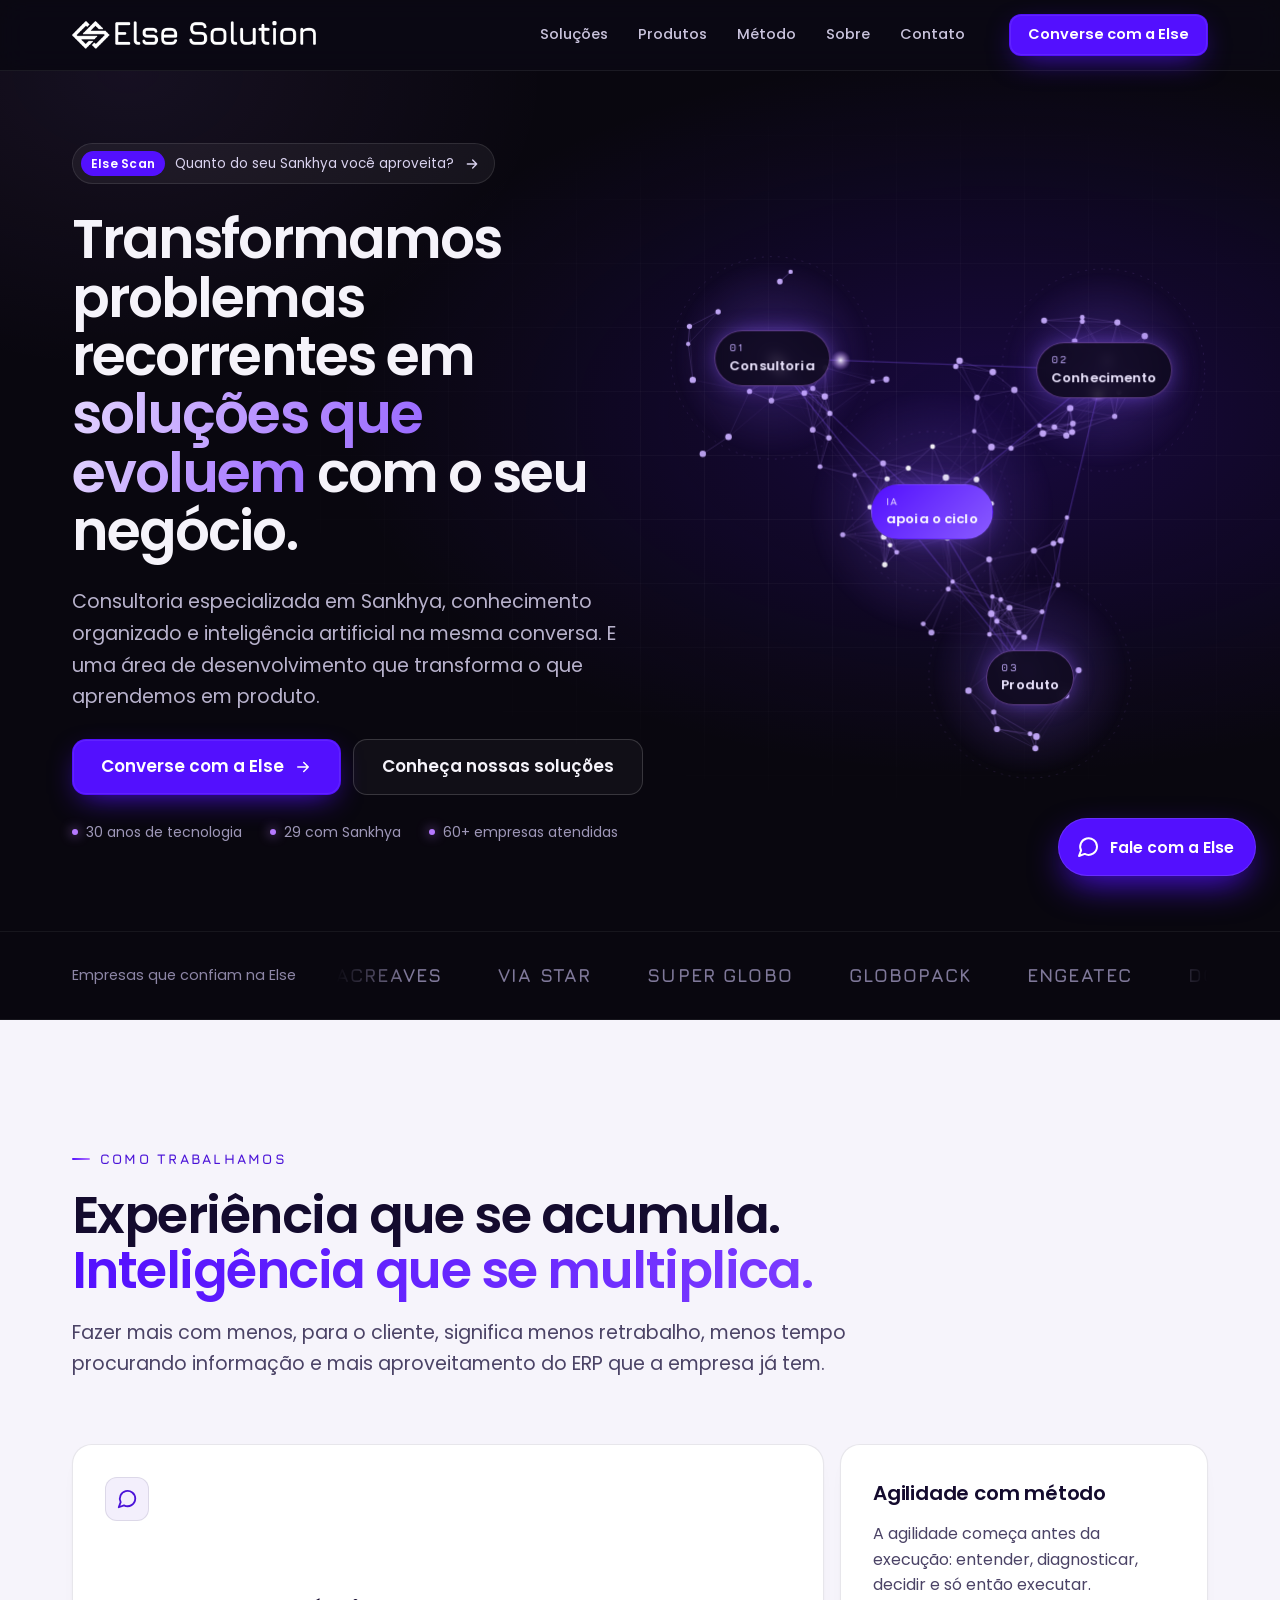
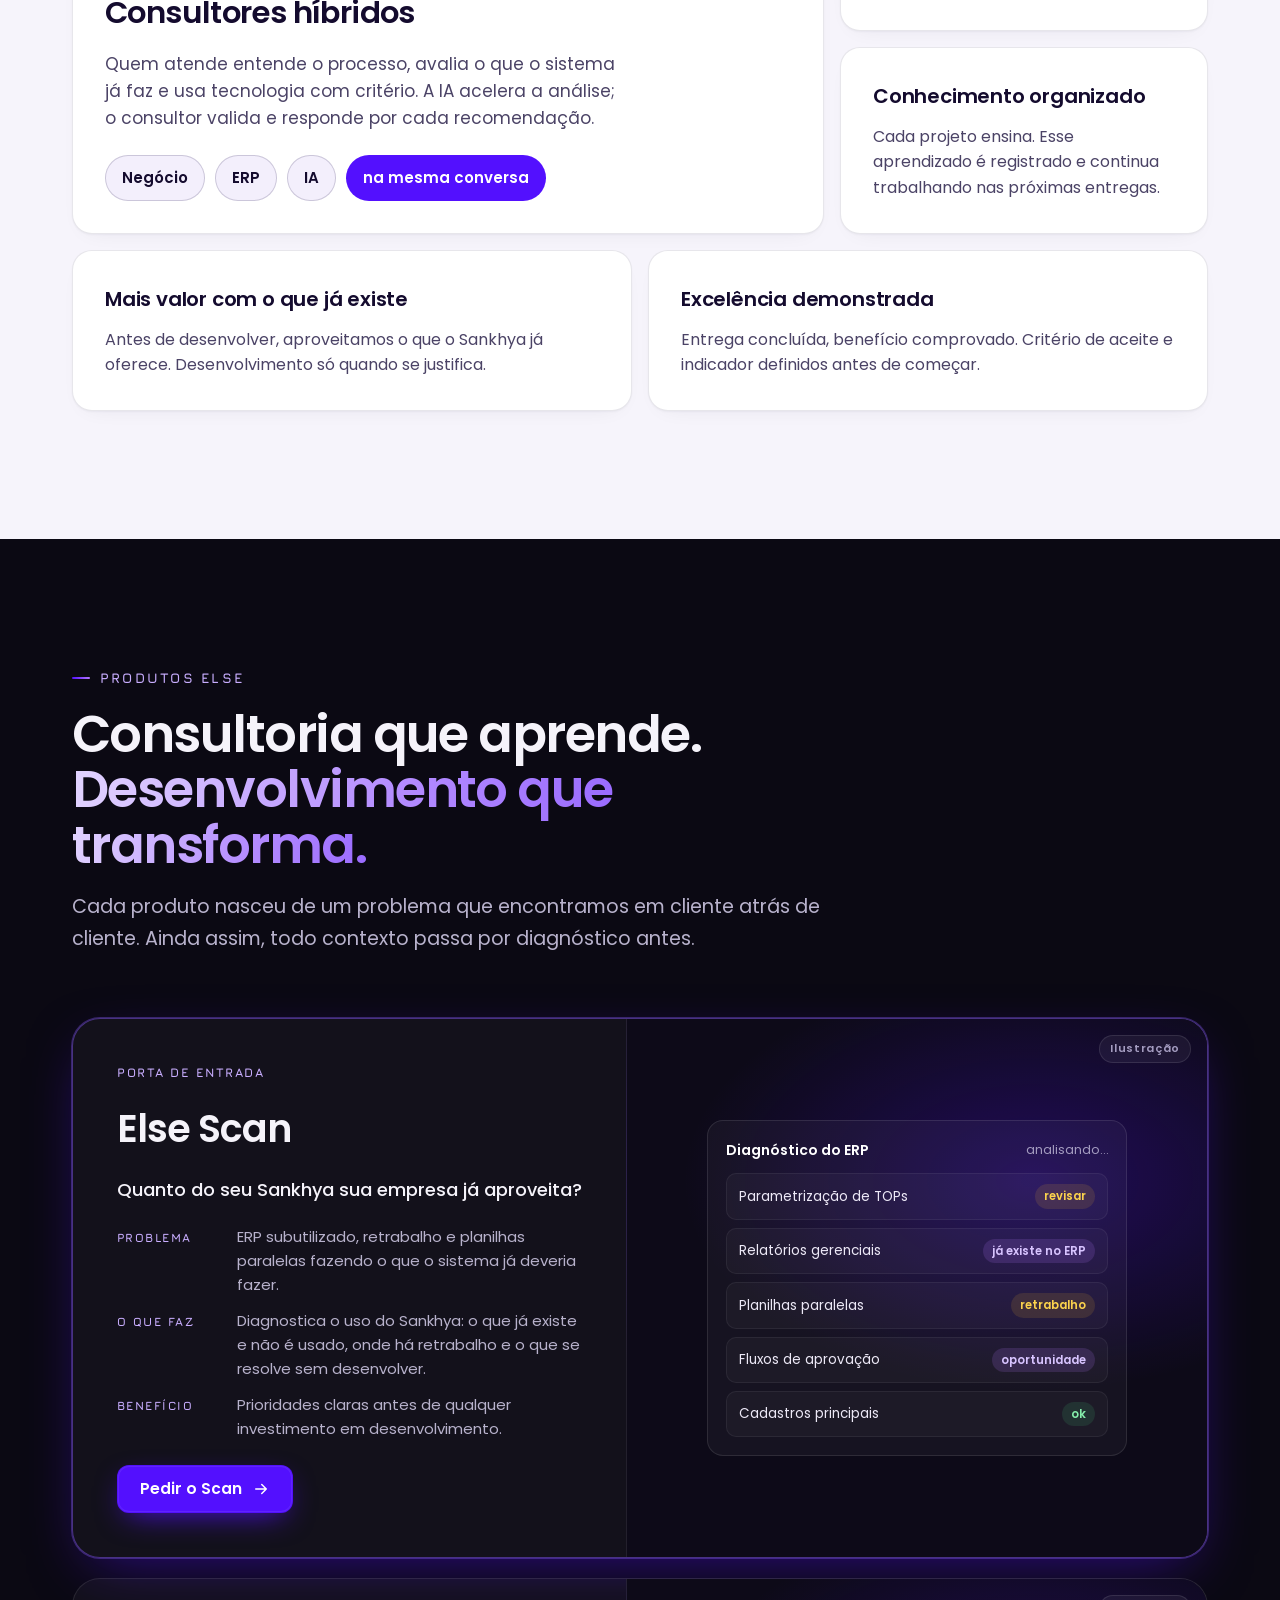
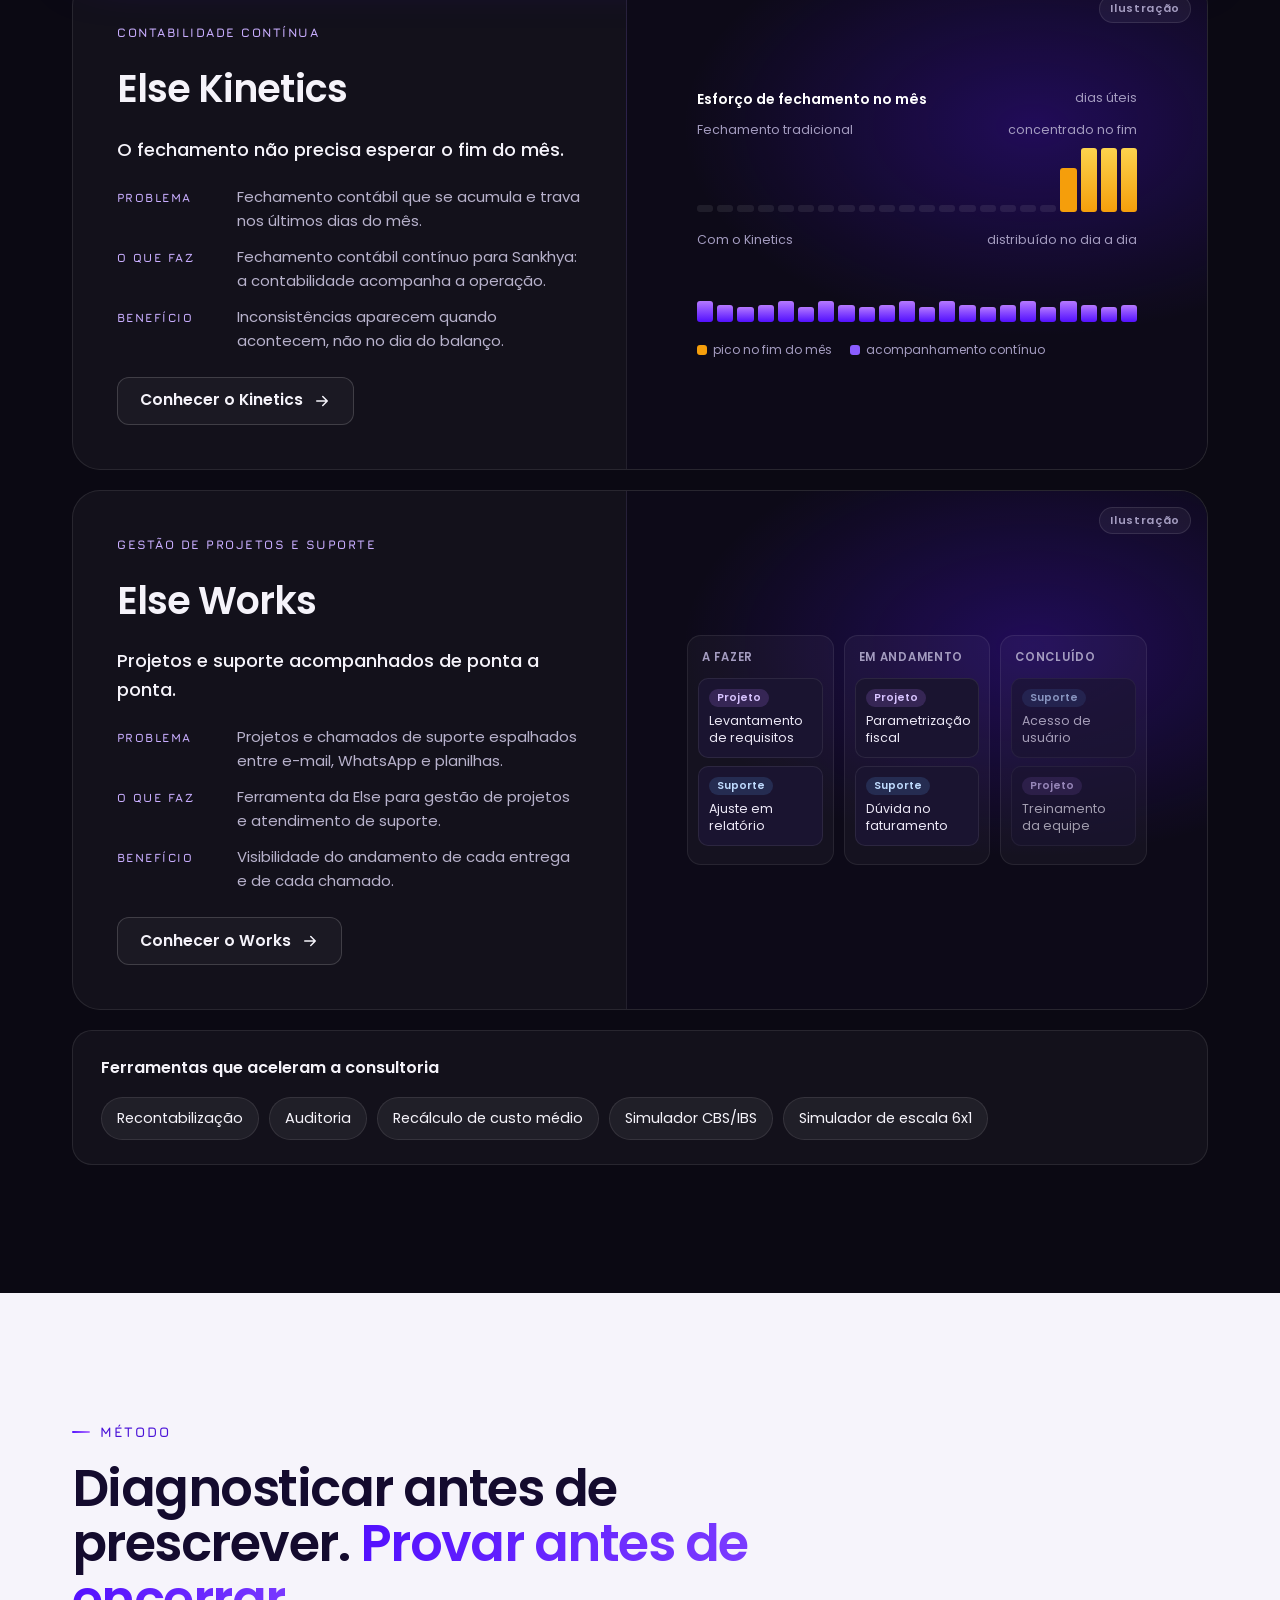
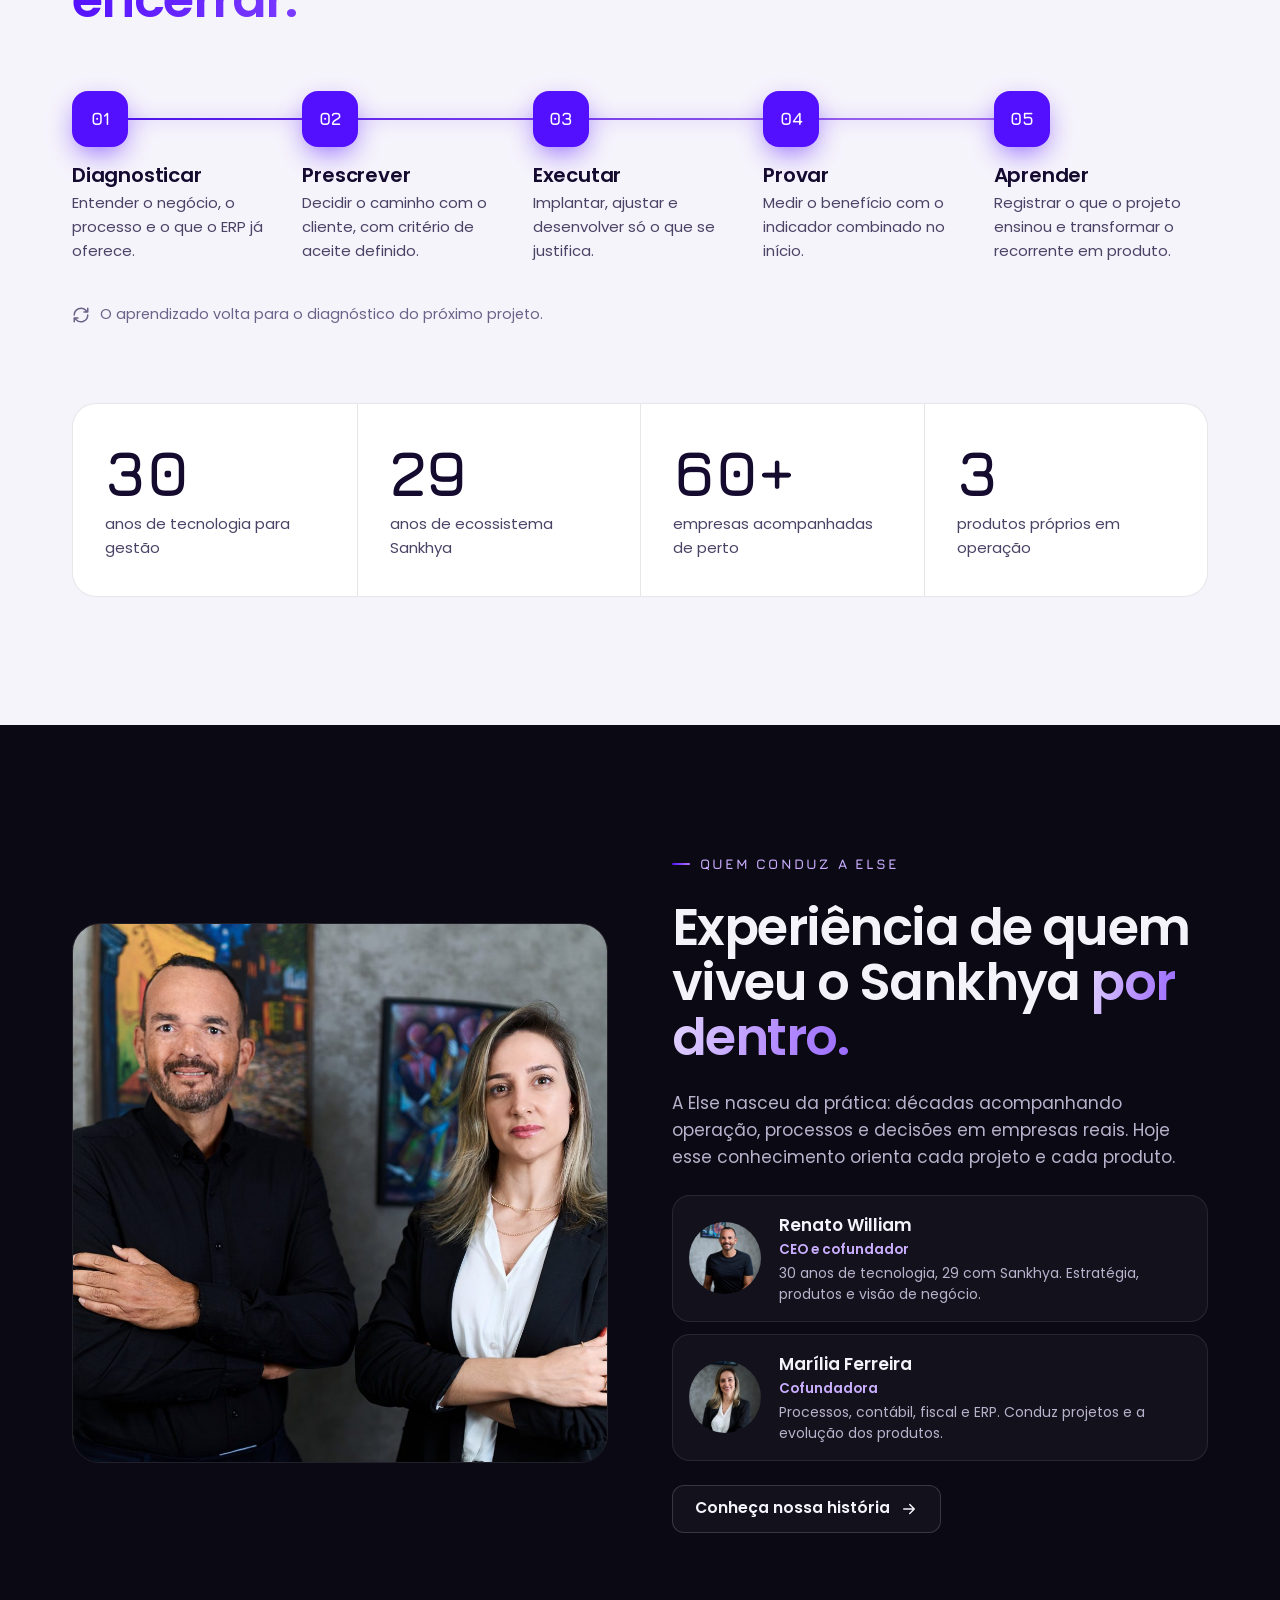
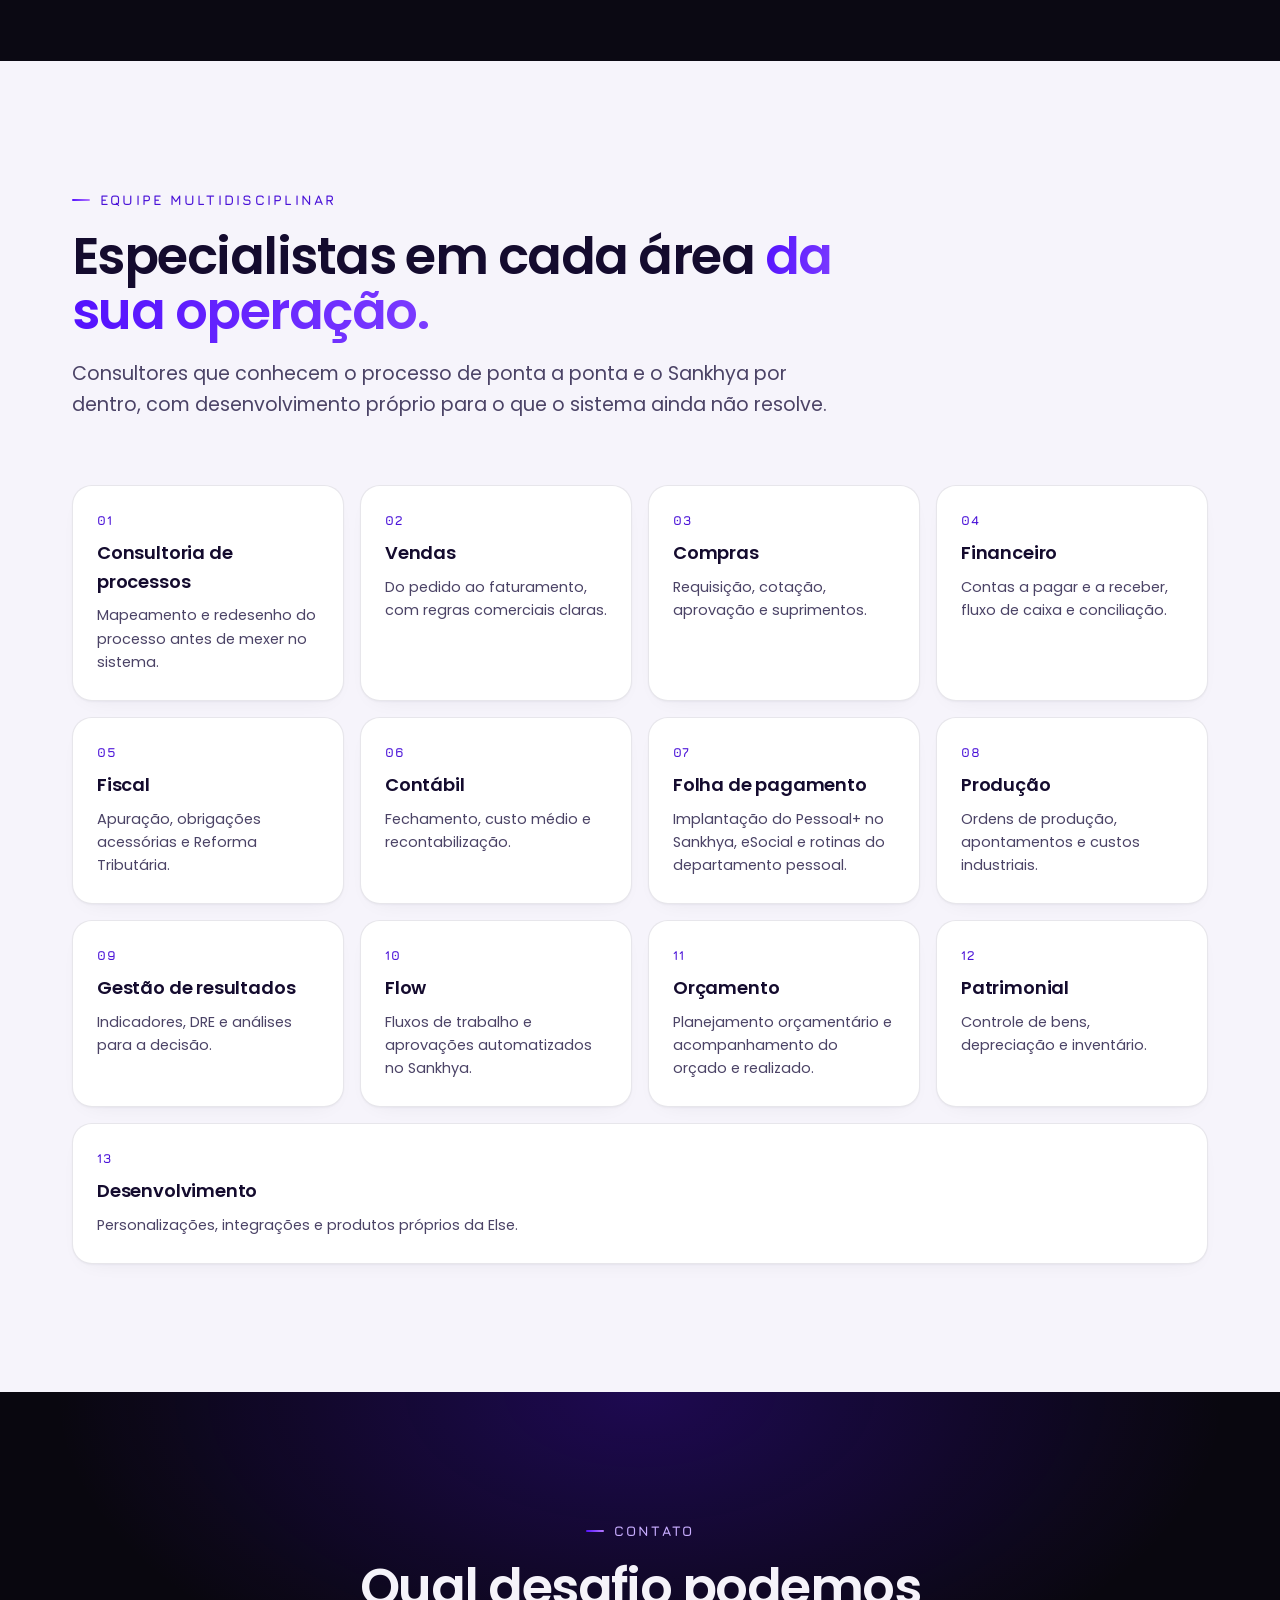
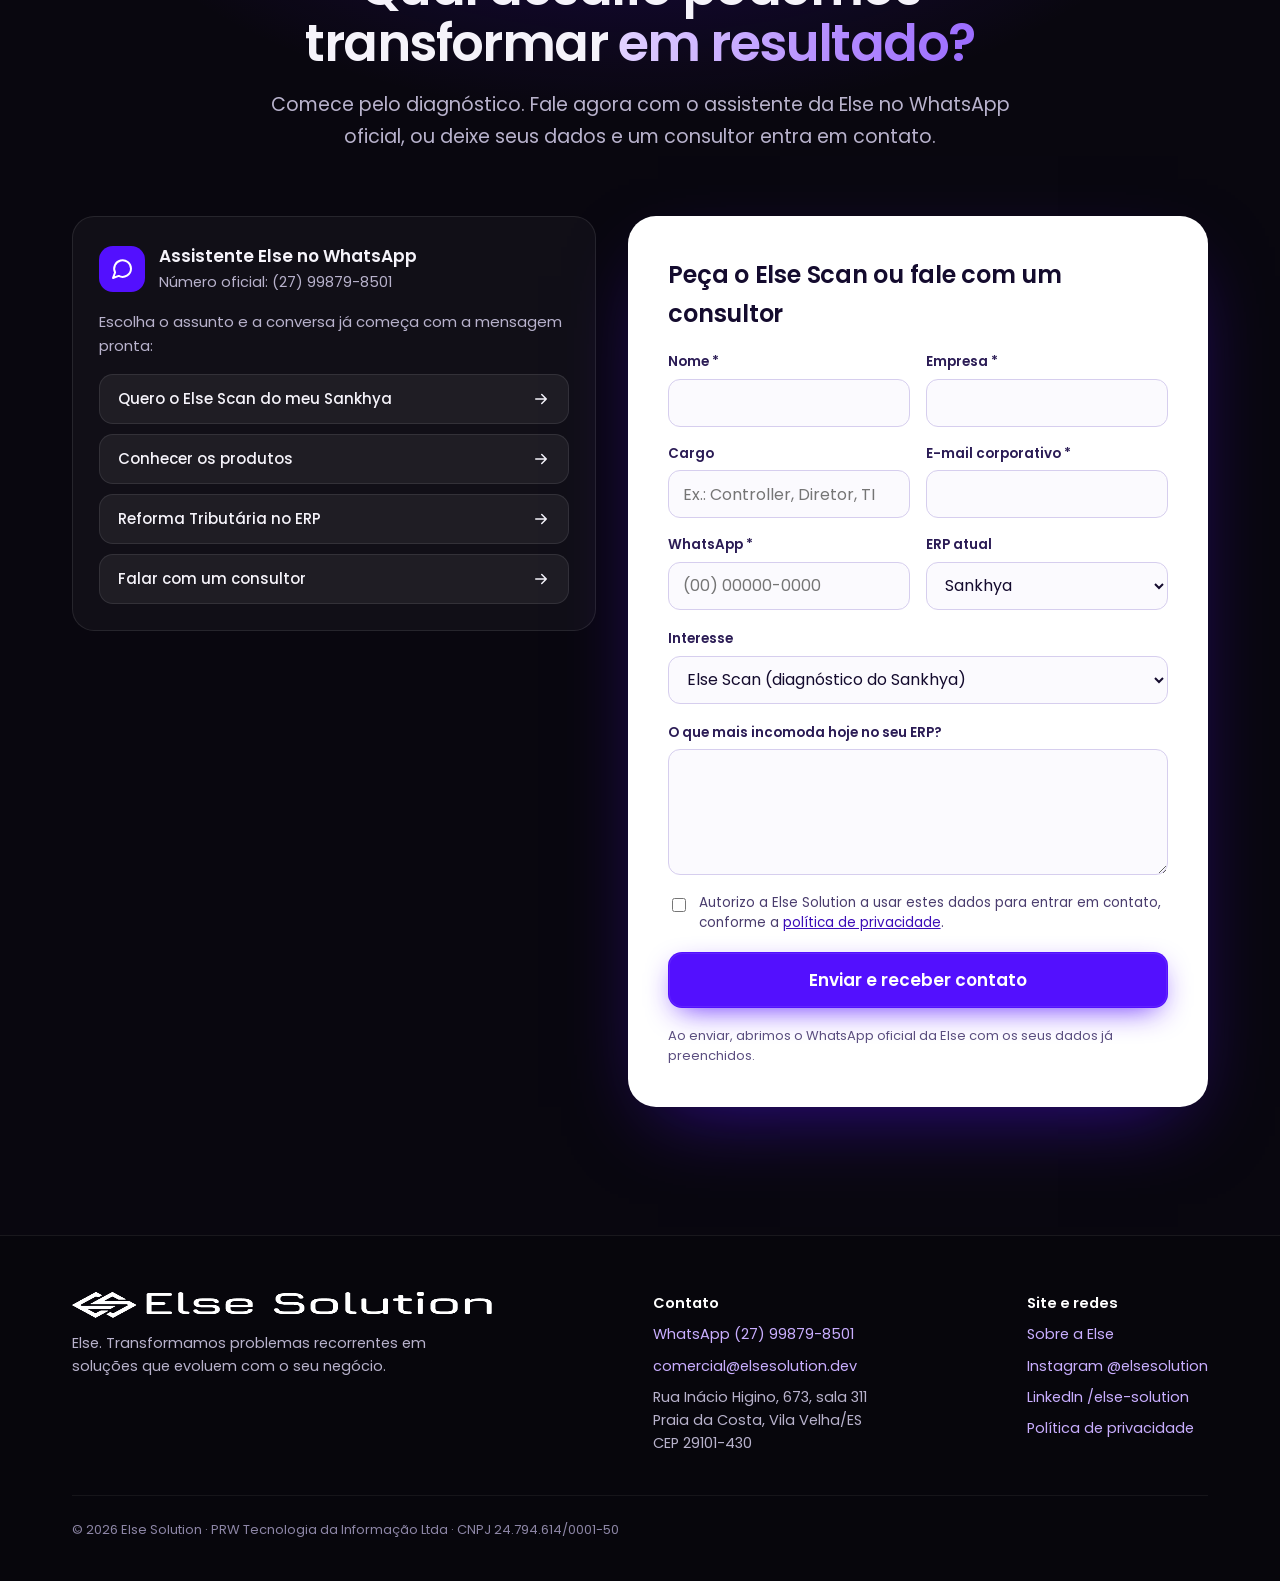
==== commit 39f98b28: "Melhorias do site: pacote de 09/11/2026 Co-Authored-By: Claude Opus 5.5 <noreply@anthropic.com>" ====
--- a/index.html
+++ b/index.html
@@ -14,13 +14,405 @@
 <meta property="og:image" content="https://www.elsesolution.com.br/img/og-else.jpg">
 <meta name="twitter:card" content="summary_large_image">
 <meta name="theme-color" content="#09070F">
-<link rel="icon" type="image/png" sizes="32x32" href="img/favicon-32.png">
-<link rel="apple-touch-icon" href="img/apple-touch-icon.png">
+<link rel="icon" type="image/png" sizes="32x32" href="[data-uri]">
+<link rel="apple-touch-icon" href="[data-uri]">
 <script>document.documentElement.classList.add('js')</script>
 <link rel="preconnect" href="https://fonts.googleapis.com">
 <link rel="preconnect" href="https://fonts.gstatic.com" crossorigin>
 <link href="https://fonts.googleapis.com/css2?family=Jura:wght@500;600;700&family=Poppins:wght@400;500;600;700&display=swap" rel="stylesheet">
-<link rel="stylesheet" href="css/style.css">
+<style>
+/* Else Solution — site institucional · v2 visual */
+:root{
+  /* tema escuro (padrão) */
+  --bg:#0B0913; --bg-2:#100C1C; --bg-3:#140F26;
+  --surface:rgba(255,255,255,.035); --surface-solid:#15111F; --surface-2:rgba(255,255,255,.06);
+  --line:rgba(255,255,255,.09); --line-2:rgba(255,255,255,.16);
+  --text:#F5F3FA; --text-2:#B8B2CC; --text-3:#8D86A6;
+  --accent:#C9AEFF; --violet:#8A5CFF; --primary:#5310FE; --primary-h:#6A2BFF; --lilac:#B579FF;
+  --glow:0 0 0 1px rgba(138,92,255,.35),0 18px 60px -20px rgba(83,16,254,.55);
+  --radius:20px; --max:1200px;
+  --font:"Poppins",system-ui,-apple-system,"Segoe UI",sans-serif;
+  --font-d:"Jura","Poppins",sans-serif;
+  --ease:cubic-bezier(.2,.7,.2,1);
+}
+.light{
+  --bg:#F6F4FB; --bg-2:#EFEBF8; --bg-3:#E8E2F5;
+  --surface:#FFFFFF; --surface-solid:#FFFFFF; --surface-2:#F3EFFC;
+  --line:rgba(26,11,61,.10); --line-2:rgba(26,11,61,.18);
+  --text:#140B2E; --text-2:#4B4366; --text-3:#6B6388;
+  --accent:#4A12D8; --violet:#5310FE;
+  --glow:0 0 0 1px rgba(83,16,254,.25),0 18px 50px -24px rgba(83,16,254,.35);
+  background:var(--bg); color:var(--text);
+}
+*{box-sizing:border-box}
+html{scroll-behavior:smooth;scroll-padding-top:84px}
+body{margin:0;background:var(--bg);color:var(--text);font-family:var(--font);font-size:16px;line-height:1.6;-webkit-font-smoothing:antialiased;text-rendering:optimizeLegibility}
+img{max-width:100%;display:block}
+a{color:var(--accent)}a:hover{color:var(--text)}
+h1,h2,h3,p{margin:0}
+::selection{background:#5310FE;color:#fff}
+:focus-visible{outline:3px solid var(--lilac);outline-offset:3px;border-radius:8px}
+.skip{position:absolute;left:-999px;top:8px;background:#fff;color:#140B2E;padding:10px 14px;border-radius:8px;z-index:100}
+.skip:focus{left:8px}
+.wrap{max-width:var(--max);margin:0 auto;padding:0 32px}
+.section{padding:128px 0;position:relative;background:var(--bg);color:var(--text)}
+.section.alt{background:var(--bg-2)}
+.section.line{border-top:1px solid var(--line)}
+
+/* tipografia */
+.eyebrow{display:inline-flex;align-items:center;gap:10px;font-family:var(--font-d);font-weight:700;font-size:14px;letter-spacing:.16em;text-transform:uppercase;color:var(--accent)}
+.eyebrow::before{content:"";width:18px;height:2px;border-radius:2px;background:linear-gradient(90deg,var(--primary),var(--lilac))}
+.tag{font-family:var(--font-d);font-weight:700;font-size:12.5px;letter-spacing:.12em;color:var(--accent);text-transform:uppercase}
+.h1{font-size:clamp(36px,4.3vw,60px);line-height:1.06;font-weight:600;letter-spacing:-.035em;color:var(--text)}
+.h2{font-size:clamp(32px,4vw,52px);line-height:1.08;font-weight:600;letter-spacing:-.03em;color:var(--text)}
+.grad{-webkit-box-decoration-break:clone;box-decoration-break:clone;background:linear-gradient(100deg,#E2D4FF 0%,#B48CFF 60%,#9A6BFF 100%);-webkit-background-clip:text;background-clip:text;color:transparent}
+.light .grad{-webkit-box-decoration-break:clone;box-decoration-break:clone;background:linear-gradient(100deg,#5310FE 0%,#7B3BFF 100%);-webkit-background-clip:text;background-clip:text}
+.lead{font-size:clamp(17px,1.5vw,20px);line-height:1.65;color:var(--text-2)}
+.muted{color:var(--text-2)}
+.small{font-size:14.5px;color:var(--text-3)}
+.stack{display:flex;flex-direction:column;gap:18px}
+.head{max-width:780px;margin-bottom:64px}
+.head.center{margin-left:auto;margin-right:auto;text-align:center;align-items:center}
+.split{display:flex;flex-wrap:wrap;align-items:center;gap:64px}
+.split>*{flex:1 1 460px;min-width:0}
+.grid{display:grid;gap:16px;grid-template-columns:repeat(auto-fit,minmax(250px,1fr))}
+.grid.wide{grid-template-columns:repeat(auto-fit,minmax(min(320px,100%),1fr));gap:20px}
+
+/* cards com brilho que segue o ponteiro */
+.card{position:relative;background:var(--surface);border:1px solid var(--line);border-radius:var(--radius);padding:32px;display:flex;flex-direction:column;gap:12px;transition:border-color .3s var(--ease),transform .3s var(--ease),box-shadow .3s var(--ease);isolation:isolate}
+.card h3{font-size:20px;font-weight:600;letter-spacing:-.01em;color:var(--text)}
+.card p{color:var(--text-2)}
+.card::before{content:"";position:absolute;inset:-1px;border-radius:inherit;padding:1px;background:radial-gradient(260px circle at var(--mx,50%) var(--my,0%),rgba(181,121,255,.65),transparent 60%);-webkit-mask:linear-gradient(#000 0 0) content-box,linear-gradient(#000 0 0);-webkit-mask-composite:xor;mask-composite:exclude;opacity:0;transition:opacity .3s;pointer-events:none;z-index:-1}
+.card:hover{border-color:var(--line-2);transform:translateY(-2px)}
+.card:hover::before{opacity:1}
+.card.featured{background:linear-gradient(180deg,rgba(83,16,254,.14),rgba(83,16,254,.04));border-color:rgba(138,92,255,.45);box-shadow:var(--glow)}
+.light .card{box-shadow:0 1px 2px rgba(20,11,46,.04),0 8px 24px -16px rgba(20,11,46,.12)}
+.light .card.featured{background:linear-gradient(180deg,#FFFFFF,#F3EEFF)}
+
+/* botões */
+.btn{white-space:nowrap;display:inline-flex;align-items:center;justify-content:center;gap:10px;min-height:48px;padding:0 22px;border-radius:12px;font-weight:600;font-size:15.5px;text-decoration:none;border:1px solid transparent;cursor:pointer;font-family:inherit;transition:background .2s,border-color .2s,transform .2s var(--ease),box-shadow .2s}
+.btn:active{transform:translateY(1px)}
+.btn-lg{min-height:56px;padding:0 28px;font-size:17px;border-radius:14px}
+.btn-primary{background:var(--primary);color:#fff;box-shadow:0 0 0 1px rgba(255,255,255,.08) inset,0 10px 30px -10px rgba(83,16,254,.9)}
+.btn-primary:hover{background:var(--primary-h);color:#fff;transform:translateY(-1px);box-shadow:0 0 0 1px rgba(255,255,255,.12) inset,0 14px 36px -10px rgba(106,43,255,1)}
+.btn-outline{border-color:var(--line-2);color:var(--text);background:var(--surface)}
+.btn-outline:hover{border-color:var(--violet);color:var(--text)}
+.btn .arr{transition:transform .2s var(--ease)}
+.btn:hover .arr{transform:translateX(3px)}
+.actions{display:flex;flex-wrap:wrap;gap:12px}
+
+/* cabeçalho */
+.header{position:sticky;top:0;z-index:50;background:rgba(11,9,19,.72);backdrop-filter:saturate(160%) blur(14px);-webkit-backdrop-filter:saturate(160%) blur(14px);border-bottom:1px solid rgba(255,255,255,.07)}
+.header .wrap{display:flex;align-items:center;justify-content:space-between;gap:16px;padding-top:14px;padding-bottom:14px;position:relative}
+.logo{flex:0 0 auto}.logo img{height:28px;width:auto}
+.menu{display:flex;align-items:center;gap:32px}
+.nav{display:flex;align-items:center;gap:6px}
+.nav a{white-space:nowrap;color:#C9C3DC;text-decoration:none;font-weight:500;font-size:14.5px;padding:8px 12px;border-radius:999px;transition:color .2s,background .2s}
+.nav a:hover{color:#fff;background:rgba(255,255,255,.06)}
+.nav a[aria-current="page"]{color:#fff;background:rgba(138,92,255,.18)}
+.header-cta{display:flex;gap:10px}
+.header-cta .btn{min-height:42px;padding:0 18px;font-size:14.5px}
+.menu-btn{display:none;width:46px;height:46px;border-radius:12px;border:1px solid rgba(255,255,255,.16);background:transparent;color:#fff;align-items:center;justify-content:center;cursor:pointer}
+@media (max-width:1000px){
+  .menu-btn{display:inline-flex}
+  .menu{display:none}
+  .header.open .menu{display:flex;flex-direction:column;align-items:stretch;gap:20px;position:absolute;left:0;right:0;top:100%;background:#0B0913;border-bottom:1px solid rgba(255,255,255,.08);padding:12px 32px 28px}
+  .header.open .nav{flex-direction:column;align-items:stretch;gap:2px}
+  .header.open .nav a{padding:13px 12px;font-size:17px;border-radius:10px}
+}
+
+/* abertura */
+.hero{position:relative;overflow:hidden;background:radial-gradient(1100px 600px at 78% 40%,rgba(83,16,254,.20),transparent 60%),radial-gradient(700px 500px at 10% 0%,rgba(181,121,255,.08),transparent 60%),#09070F;padding:72px 0 88px;min-height:min(880px,calc(100vh - 70px));display:flex;align-items:center}
+.hero::after{content:"";position:absolute;inset:0;background-image:linear-gradient(rgba(255,255,255,.035) 1px,transparent 1px),linear-gradient(90deg,rgba(255,255,255,.035) 1px,transparent 1px);background-size:64px 64px;-webkit-mask:radial-gradient(ellipse 70% 60% at 70% 45%,#000 20%,transparent 75%);mask:radial-gradient(ellipse 70% 60% at 70% 45%,#000 20%,transparent 75%);pointer-events:none}
+.hero .wrap{position:relative;z-index:2;width:100%}
+.hero-grid{display:grid;grid-template-columns:minmax(0,1.12fr) minmax(0,1fr);gap:32px;align-items:center}
+.hero .copy{display:flex;flex-direction:column;gap:26px;max-width:680px}
+.pill{align-self:flex-start;display:inline-flex;align-items:center;gap:10px;padding:7px 14px 7px 8px;border-radius:999px;background:rgba(255,255,255,.05);border:1px solid rgba(255,255,255,.1);font-size:13.5px;color:#D9D2EE;text-decoration:none}
+.pill b{white-space:nowrap;font-weight:600;background:var(--primary);color:#fff;border-radius:999px;padding:3px 10px;font-size:12px;letter-spacing:.02em}
+.pill:hover{border-color:rgba(181,121,255,.5);color:#fff}
+.proof{display:flex;flex-wrap:wrap;gap:10px 28px;font-size:14px;color:#9E97B8}
+.proof span{display:inline-flex;align-items:center;gap:8px}
+.proof span::before{content:"";width:6px;height:6px;border-radius:50%;background:var(--lilac);box-shadow:0 0 12px var(--lilac)}
+.viz{position:relative;aspect-ratio:1/1;width:118%;max-width:660px;justify-self:end;margin-right:-6%}
+.viz canvas{position:absolute;inset:0;width:100%;height:100%}
+.viz .static{position:absolute;inset:0;width:100%;height:100%;opacity:0;transition:opacity .6s}
+.no-anim .viz .static{opacity:1}
+.node-chip{position:absolute;transform:translate(-50%,-50%);padding:8px 14px;border-radius:999px;background:rgba(14,10,26,.78);border:1px solid rgba(181,121,255,.45);color:#EDE6FF;font-size:13px;font-weight:600;letter-spacing:.01em;white-space:nowrap;backdrop-filter:blur(6px);box-shadow:0 0 24px -6px rgba(138,92,255,.8);opacity:0;transition:opacity .8s var(--ease) .1s,transform .8s var(--ease)}
+.node-chip small{display:block;font-family:var(--font-d);font-size:10.5px;letter-spacing:.14em;color:#B9A4F0;font-weight:700}
+.viz.formed .node-chip,.no-anim .node-chip{opacity:1}
+.node-chip.core{background:linear-gradient(135deg,#5310FE,#8A5CFF);border-color:transparent;color:#fff}
+.node-chip.core small{color:#E6DAFF}
+@media (max-width:900px){
+  .hero{min-height:0;padding:56px 0 64px}
+  .hero-grid{grid-template-columns:1fr}
+  .viz{justify-self:center;width:100%;max-width:480px;margin:8px 0 0}
+}
+
+/* faixa de clientes */
+.clients{background:#09070F;border-top:1px solid rgba(255,255,255,.06);border-bottom:1px solid rgba(255,255,255,.06);padding:28px 0;overflow:hidden}
+.clients .wrap{display:flex;align-items:center;gap:40px}
+.clients .small{flex:0 0 auto;color:#8D86A6}
+.marquee{flex:1;overflow:hidden;-webkit-mask:linear-gradient(90deg,transparent,#000 8%,#000 92%,transparent);mask:linear-gradient(90deg,transparent,#000 8%,#000 92%,transparent)}
+.logos{display:flex;align-items:center;gap:56px;width:max-content;font-family:var(--font-d);font-weight:700;font-size:19px;letter-spacing:.06em;color:#7F7899;animation:marq 38s linear infinite}
+.logos span{white-space:nowrap}
+@keyframes marq{to{transform:translateX(-50%)}}
+@media (max-width:700px){.clients .wrap{flex-direction:column;align-items:flex-start;gap:14px}.marquee{width:100%}}
+
+/* bento */
+.bento{display:grid;gap:16px;grid-template-columns:repeat(6,minmax(0,1fr))}
+.bento .card{grid-column:span 2}
+.bento .card.big{grid-column:span 4;grid-row:span 2;justify-content:space-between;min-height:340px}
+.bento .card.big h3{font-size:clamp(24px,2.4vw,32px);letter-spacing:-.02em}
+.bento .card.big p{font-size:17px;max-width:520px}
+.bento .ico{width:44px;height:44px;border-radius:12px;display:flex;align-items:center;justify-content:center;background:var(--surface-2);color:var(--accent);border:1px solid var(--line)}
+.bento .card.wide2{grid-column:span 2}
+.convo{display:flex;flex-wrap:wrap;gap:10px;margin-top:8px}
+.convo span{padding:10px 16px;border-radius:999px;border:1px solid var(--line-2);background:var(--surface-2);font-weight:600;font-size:15px;color:var(--text)}
+.convo span.on{background:var(--primary);color:#fff;border-color:transparent}
+@media (max-width:980px){.bento{grid-template-columns:repeat(2,minmax(0,1fr))}.bento .card,.bento .card.big,.bento .card.wide2{grid-column:span 2}.bento .card.big{grid-row:auto;min-height:0}}
+@media (min-width:640px) and (max-width:980px){.bento .card{grid-column:span 1}.bento .card.big{grid-column:span 2}}
+
+/* produtos */
+.products{display:flex;flex-direction:column;gap:20px}
+.product{display:grid;grid-template-columns:minmax(0,1fr) minmax(0,1.05fr);gap:0;border:1px solid var(--line);border-radius:28px;overflow:hidden;background:var(--surface)}
+.product .txt{padding:44px;display:flex;flex-direction:column;gap:16px}
+.product h3{font-size:clamp(28px,3vw,38px);font-weight:600;letter-spacing:-.025em}
+.product .hook{font-size:18px;font-weight:500;color:var(--text)}
+.product .rows{display:grid;gap:12px;margin:4px 0 8px}
+.product .rows div{display:grid;grid-template-columns:108px 1fr;gap:12px;font-size:15px;color:var(--text-2)}
+.product .rows dt,.product .rows b{font-family:var(--font-d);font-weight:700;font-size:12px;letter-spacing:.12em;text-transform:uppercase;color:var(--accent);padding-top:3px}
+.product .txt .btn{align-self:flex-start;margin-top:auto}
+.product .demo{position:relative;min-height:380px;background:radial-gradient(500px 300px at 70% 30%,rgba(83,16,254,.28),transparent 70%),#0D0A18;border-left:1px solid var(--line);display:flex;align-items:center;justify-content:center;padding:36px}
+.product.featured{border-color:rgba(138,92,255,.45);box-shadow:var(--glow)}
+.ilus{position:absolute;top:16px;right:16px;font-size:11px;font-weight:600;letter-spacing:.06em;color:#A49CC0;background:rgba(255,255,255,.05);border:1px solid rgba(255,255,255,.1);padding:4px 10px;border-radius:999px}
+@media (max-width:900px){.product{grid-template-columns:1fr}.product .demo{border-left:0;border-top:1px solid var(--line);min-height:320px}.product .txt{padding:32px 26px}}
+
+/* demo Scan */
+.scan{width:100%;max-width:420px;background:rgba(255,255,255,.04);border:1px solid rgba(255,255,255,.1);border-radius:16px;padding:18px;position:relative;overflow:hidden;color:#EDE9F7}
+.scan .bar{display:flex;align-items:center;justify-content:space-between;font-size:12.5px;color:#A49CC0;margin-bottom:12px}
+.scan .bar b{color:#fff;font-weight:600;font-size:14px}
+.scan ul{list-style:none;margin:0;padding:0;display:grid;gap:8px}
+.scan li{display:flex;align-items:center;justify-content:space-between;gap:12px;padding:10px 12px;border-radius:10px;background:rgba(255,255,255,.03);border:1px solid rgba(255,255,255,.06);font-size:13.5px}
+.scan li em{font-style:normal;font-size:11.5px;font-weight:600;padding:3px 9px;border-radius:999px}
+.scan li em.ok{background:rgba(74,222,128,.12);color:#86EFAC}
+.scan li em.warn{background:rgba(251,191,36,.12);color:#FCD34D}
+.scan li em.opp{background:rgba(181,121,255,.16);color:#D8C4FF}
+.scan .beam{position:absolute;left:0;right:0;top:0;height:60px;background:linear-gradient(180deg,transparent,rgba(138,92,255,.25),transparent);pointer-events:none;opacity:0}
+.play .scan .beam{animation:beam 4.8s var(--ease) infinite;opacity:1}
+.play .scan li em{animation:pop 4.8s infinite}
+.play .scan li:nth-child(1) em{animation-delay:.5s}.play .scan li:nth-child(2) em{animation-delay:1.1s}.play .scan li:nth-child(3) em{animation-delay:1.7s}.play .scan li:nth-child(4) em{animation-delay:2.3s}.play .scan li:nth-child(5) em{animation-delay:2.9s}
+@keyframes beam{0%{transform:translateY(-60px)}70%{transform:translateY(330px)}100%{transform:translateY(330px)}}
+@keyframes pop{0%,5%{opacity:0;transform:scale(.9)}12%,88%{opacity:1;transform:scale(1)}100%{opacity:0}}
+.no-anim .scan li em{opacity:1;transform:none}
+
+/* demo Kinetics */
+.kin{width:100%;max-width:440px;color:#EDE9F7}
+.kin .lbl{display:flex;justify-content:space-between;font-size:12.5px;color:#A49CC0;margin-bottom:10px}
+.kin .lbl b{color:#fff;font-weight:600;font-size:14px}
+.kin .row{margin-bottom:18px}
+.kin .row p{font-size:12.5px;color:#A49CC0;margin-bottom:8px;display:flex;justify-content:space-between}
+.days{display:grid;grid-template-columns:repeat(22,1fr);gap:4px;height:64px;align-items:end}
+.days i{display:block;border-radius:3px;background:rgba(255,255,255,.08);height:12%}
+.days.old i:nth-last-child(-n+3){background:linear-gradient(180deg,#FCD34D,#F59E0B);height:100%}
+.days.old i:nth-last-child(4){height:70%;background:#F59E0B}
+.days.cont i{background:linear-gradient(180deg,#B579FF,#5310FE);height:28%;transform-origin:bottom}
+.play .days.cont i{animation:grow 5s var(--ease) infinite}
+.days.cont i:nth-child(odd){height:34%}.days.cont i:nth-child(3n){height:24%}
+@keyframes grow{0%{transform:scaleY(.2)}20%,85%{transform:scaleY(1)}100%{transform:scaleY(.2)}}
+.no-anim .days.cont i{transform:none}
+.kin .legend{display:flex;gap:18px;font-size:12px;color:#A49CC0}
+.kin .legend span{display:inline-flex;align-items:center;gap:6px}
+.kin .legend span::before{content:"";width:10px;height:10px;border-radius:3px;background:#F59E0B}
+.kin .legend span.c::before{background:#8A5CFF}
+
+/* demo Works (marcador) */
+.works{width:100%;max-width:420px;display:grid;gap:10px}
+.works div{height:54px;border-radius:12px;border:1px dashed rgba(255,255,255,.18);display:flex;align-items:center;padding:0 16px;color:#8D86A6;font-size:13.5px}
+
+/* ferramentas */
+.tools{margin-top:20px;display:flex;flex-wrap:wrap;align-items:center;gap:16px 28px;padding:24px 28px;border:1px solid var(--line);border-radius:20px;background:var(--surface)}
+.tools p{font-weight:600}
+.chips{display:flex;flex-wrap:wrap;gap:10px}
+.chip{padding:9px 15px;border-radius:999px;background:var(--surface-2);border:1px solid var(--line);font-size:14.5px;color:var(--text)}
+
+/* método */
+.cycle5{position:relative;display:grid;grid-template-columns:repeat(5,minmax(0,1fr));gap:16px;list-style:none;margin:0;padding:0}
+.cycle5::before{content:"";position:absolute;left:28px;width:var(--track,80%);top:27px;height:2px;background:var(--line)}
+.prog-track{position:absolute;z-index:0;left:28px;top:27px;height:2px;width:0;background:linear-gradient(90deg,#5310FE,#B579FF);transition:width .9s var(--ease);box-shadow:0 0 16px rgba(138,92,255,.7)}
+.cycle5 li{position:relative;display:flex;flex-direction:column;gap:12px}
+.cycle5 .dot{width:56px;height:56px;border-radius:16px;display:flex;align-items:center;justify-content:center;background:var(--surface-solid);border:1px solid var(--line-2);font-family:var(--font-d);font-weight:700;font-size:18px;color:var(--text-3);transition:all .5s var(--ease);position:relative;z-index:1}
+.cycle5 li.on .dot{background:var(--primary);border-color:transparent;color:#fff;box-shadow:0 10px 30px -8px rgba(83,16,254,.8)}
+.cycle5 h3{font-size:20px;font-weight:600;letter-spacing:-.01em}
+.cycle5 p{font-size:15px;color:var(--text-2)}
+.loop{margin-top:40px;display:inline-flex;align-items:center;gap:10px;font-size:14.5px;color:var(--text-3)}
+@media (max-width:900px){
+  .cycle5{grid-template-columns:1fr;gap:28px}
+  .cycle5::before{left:27px;top:28px;width:2px;height:var(--track,80%)}
+  .prog-track{left:27px;top:28px;width:2px!important;height:0;transition:height .9s var(--ease)}
+  .cycle5 li{flex-direction:row;align-items:flex-start;gap:20px}
+  .cycle5 li>div{padding-top:6px}
+}
+
+/* números */
+.stats{display:grid;grid-template-columns:repeat(4,minmax(0,1fr));border:1px solid var(--line);border-radius:24px;overflow:hidden;background:var(--surface)}
+.stat{padding:36px 32px;display:flex;flex-direction:column;gap:8px;border-left:1px solid var(--line)}
+.stat:first-child{border-left:0}
+.stat .v{font-family:var(--font-d);font-weight:700;font-size:clamp(44px,5vw,64px);line-height:1;letter-spacing:-.02em}
+.stat .muted{font-size:15px}
+@media (max-width:900px){.stats{grid-template-columns:repeat(2,minmax(0,1fr))}.stat:nth-child(3){border-left:0}.stat:nth-child(n+3){border-top:1px solid var(--line)}}
+
+/* liderança */
+.photo{width:100%;height:540px;object-fit:cover;object-position:center 30%;border-radius:28px;border:1px solid var(--line)}
+.photo-wrap{position:relative}
+.photo-wrap::after{content:"";position:absolute;inset:auto 24px -24px 24px;height:60px;background:radial-gradient(closest-side,rgba(83,16,254,.35),transparent);filter:blur(10px);z-index:-1}
+.person{display:flex;align-items:center;gap:18px;padding:16px;border-radius:18px;background:var(--surface);border:1px solid var(--line)}
+.person img{flex:0 0 auto;width:72px;height:72px;border-radius:50%;object-fit:cover;object-position:center 20%}
+.person .nm{font-size:17px;font-weight:600;color:var(--text)}
+.person .rl{font-size:13.5px;font-weight:600;color:var(--accent)}
+.person .ln{font-size:14px;line-height:1.5;color:var(--text-2);margin-top:2px}
+
+/* especialidades */
+.area{padding:24px 24px 26px;gap:8px}
+.area .n{font-family:var(--font-d);font-weight:700;font-size:13px;letter-spacing:.1em;color:var(--accent)}
+.area h3{font-size:18px}
+.area p{font-size:14.5px}
+.area.full{grid-column:1/-1}
+
+/* contato */
+.cta-band{position:relative;overflow:hidden;background:radial-gradient(900px 500px at 50% 0%,rgba(83,16,254,.28),transparent 65%),#09070F}
+.contact{display:grid;grid-template-columns:minmax(0,.95fr) minmax(0,1.05fr);gap:32px;align-items:stretch}
+.contact .info{display:flex;flex-direction:column;gap:24px}
+.form-box{background:#FFFFFF;color:#140B2E;border-radius:28px;padding:40px;box-shadow:0 30px 80px -30px rgba(83,16,254,.55)}
+@media (max-width:900px){.contact{grid-template-columns:1fr}}
+.wa-card{background:var(--surface);border:1px solid var(--line);border-radius:22px;padding:26px;display:flex;flex-direction:column;gap:16px}
+.wa-head{display:flex;align-items:center;gap:14px}
+.wa-ic{width:46px;height:46px;border-radius:14px;background:var(--primary);display:flex;align-items:center;justify-content:center;color:#fff;flex:0 0 auto}
+.topic{display:flex;align-items:center;justify-content:space-between;min-height:50px;padding:0 18px;border-radius:14px;background:var(--surface-2);border:1px solid var(--line);color:var(--text);font-size:15px;font-weight:500;text-decoration:none;transition:border-color .2s,background .2s}
+.topic:hover{border-color:var(--violet);background:rgba(83,16,254,.12);color:var(--text)}
+.topic:hover .arr{transform:translateX(3px)}
+.topic .arr{transition:transform .2s var(--ease)}
+.form{display:flex;flex-direction:column;gap:18px}
+.form h3{font-size:24px;font-weight:600;letter-spacing:-.01em}
+.fields{display:grid;gap:16px;grid-template-columns:repeat(auto-fit,minmax(220px,1fr))}
+.form label{display:flex;flex-direction:column;gap:6px;font-size:13.5px;font-weight:600;color:#2B1C55}
+.form input,.form select,.form textarea{min-height:48px;padding:0 14px;border-radius:12px;border:1px solid #D6CEEE;background:#FBFAFE;font-size:16px;color:#140B2E;font-family:inherit;transition:border-color .2s,box-shadow .2s}
+.form textarea{padding:12px 14px;resize:vertical;min-height:110px}
+.form input:focus,.form select:focus,.form textarea:focus{outline:none;border-color:#5310FE;box-shadow:0 0 0 4px rgba(83,16,254,.15)}
+.form .check{flex-direction:row;align-items:flex-start;gap:10px;font-weight:400;line-height:1.5;color:#4A3D6E}
+.form .check input{min-height:0;width:20px;height:20px;margin-top:2px;accent-color:#5310FE}
+.form .check a{color:#3B0CB8}
+.form .hint{font-size:13px;color:#5B4E80}
+.form-ok{display:none;min-height:480px;flex-direction:column;justify-content:center;gap:16px}
+.form-ok.show{display:flex}
+.form-ok .okic{width:56px;height:56px;border-radius:50%;background:#5310FE;color:#fff;display:flex;align-items:center;justify-content:center}
+.form-ok h3{font-size:28px}
+.form-ok p{font-size:17px;color:#4A3D6E}
+.form-ok .btn-outline{color:#3B0CB8;border-color:#5310FE;background:transparent;align-self:flex-start}
+
+/* rodapé */
+.footer{border-top:1px solid rgba(255,255,255,.07);background:#07060C;padding:56px 0 40px;color:#B8B2CC}
+.footer .cols{display:flex;flex-wrap:wrap;justify-content:space-between;gap:32px}
+.footer .col{display:flex;flex-direction:column;gap:8px;font-size:14.5px}
+.footer .col strong{color:#fff;font-weight:600}
+.footer a{text-decoration:none;color:#C9AEFF}
+.footer a:hover{color:#fff}
+.footer .legal{margin-top:40px;padding-top:24px;border-top:1px solid rgba(255,255,255,.06);font-size:13px;color:#8D86A6}
+
+/* chat flutuante */
+.chat{position:fixed;right:24px;bottom:24px;z-index:60;display:flex;flex-direction:column;align-items:flex-end;gap:14px}
+.chat-panel{width:340px;max-width:calc(100vw - 48px);background:#fff;color:#140B2E;border-radius:20px;overflow:hidden;box-shadow:0 24px 64px rgba(0,0,0,.5);transform-origin:bottom right;animation:chatin .25s var(--ease)}
+@keyframes chatin{from{opacity:0;transform:scale(.96) translateY(6px)}}
+.chat-panel[hidden]{display:none}
+.chat-top{background:linear-gradient(135deg,#1E0A44,#2B0E6B);color:#fff;padding:16px 18px;display:flex;align-items:center;justify-content:space-between;gap:12px}
+.chat-top .s{font-size:12.5px;color:#D9D1F2}
+.chat-x{width:44px;height:44px;border:0;border-radius:10px;background:transparent;color:#fff;cursor:pointer;display:flex;align-items:center;justify-content:center}
+.chat-body{padding:18px;display:flex;flex-direction:column;gap:10px;background:#F7F4FF}
+.bubble{align-self:flex-start;max-width:86%;padding:12px 14px;border-radius:4px 14px 14px 14px;background:#fff;border:1px solid #E2DBF5;font-size:15px;line-height:1.5}
+.reply{align-self:flex-end;min-height:44px;display:inline-flex;align-items:center;padding:0 16px;border-radius:999px;background:#5310FE;color:#fff;font-size:14px;font-weight:500;text-decoration:none}
+.reply:hover{background:#6A2BFF;color:#fff}
+.chat-foot{font-size:12px;color:#5B4E80}
+.chat-btn{min-height:58px;padding:0 22px 0 18px;border:0;border-radius:999px;background:#5310FE;color:#fff;font-size:15.5px;font-weight:600;display:flex;align-items:center;gap:10px;cursor:pointer;box-shadow:0 0 0 1px rgba(255,255,255,.12) inset,0 14px 36px -8px rgba(83,16,254,.9);font-family:inherit;transition:transform .2s var(--ease),background .2s}
+.chat-btn:hover{background:#6A2BFF;transform:translateY(-2px)}
+@media (max-width:520px){.chat-btn .lbl{display:none}.chat-btn{padding:0 18px}.chat{right:16px;bottom:16px}}
+
+/* entrada das seções */
+.js [data-reveal]{opacity:0;transform:translateY(24px);transition:opacity .8s var(--ease),transform .8s var(--ease)}
+.js [data-reveal].in{opacity:1;transform:none}
+.js [data-reveal="2"]{transition-delay:.08s}.js [data-reveal="3"]{transition-delay:.16s}.js [data-reveal="4"]{transition-delay:.24s}
+
+/* quem somos */
+.founder{display:flex;flex-wrap:wrap;align-items:center;gap:56px}
+.founder+.founder{margin-top:88px}
+.founder.rev{flex-wrap:wrap-reverse}
+.founder img{flex:0 1 400px;width:400px;max-width:100%;height:520px;object-fit:cover;border-radius:28px;border:1px solid var(--line)}
+.founder .bio{flex:1 1 480px;min-width:0;display:flex;flex-direction:column;gap:16px}
+.founder h3{font-size:clamp(26px,2.6vw,34px);font-weight:600;letter-spacing:-.02em;color:var(--text)}
+.founder .rl{font-size:15.5px;font-weight:600;color:var(--accent)}
+.founder .bio p{color:var(--text-2);line-height:1.75}
+.highlight{border-radius:28px;padding:48px;gap:18px}
+.highlight h2{font-size:clamp(26px,3vw,38px);line-height:1.15;letter-spacing:-.02em;color:var(--text)}
+.highlight .mission{font-size:clamp(20px,2.2vw,28px);line-height:1.4;font-weight:500;color:var(--text);letter-spacing:-.01em}
+.vic{width:50px;height:50px;border-radius:14px;background:var(--surface-2);border:1px solid var(--line);color:var(--accent);display:flex;align-items:center;justify-content:center}
+.closing{text-align:center;display:flex;flex-direction:column;align-items:center;gap:20px;max-width:960px;margin:0 auto}
+.closing .sig{margin-top:24px;font-family:var(--font-d);font-weight:700;font-size:15px;letter-spacing:.12em;color:var(--accent)}
+.page-hero{background:radial-gradient(900px 500px at 80% 30%,rgba(83,16,254,.20),transparent 60%),#09070F;padding:88px 0 96px}
+.page-hero .copy{display:flex;flex-direction:column;gap:24px}
+
+/* política */
+.doc{max-width:820px}
+.doc h2{font-size:22px;margin-top:40px;margin-bottom:10px;letter-spacing:-.01em}
+.doc p,.doc li{color:var(--text-2);line-height:1.75}
+.doc .ph{color:var(--accent);font-weight:600}
+
+@media (max-width:640px){
+  .wrap{padding:0 20px}
+  .section{padding:88px 0}
+  .head{margin-bottom:44px}
+  .photo{height:340px}
+  .founder img{height:440px}
+  .form-box{padding:28px 20px;border-radius:22px}
+  .highlight{padding:30px}
+  .product .demo{padding:24px 16px}
+  .card{padding:26px}
+}
+@media (prefers-reduced-motion:reduce){
+  html{scroll-behavior:auto}
+  *,*::before,*::after{animation:none!important;transition:none!important}
+  .js [data-reveal]{opacity:1;transform:none}
+}
+
+/* sem JavaScript: composição estática e conteúdo sempre visível */
+html:not(.js) .viz .static{opacity:1}
+html:not(.js) .node-chip{opacity:1}
+.bento .card.half{grid-column:span 3}
+@media (max-width:980px){.bento .card.half{grid-column:span 2}}
+@media (min-width:640px) and (max-width:980px){.bento .card.half{grid-column:span 1}}
+
+@media (max-width:420px){.pill{font-size:12.5px}}
+
+.works-soon{text-align:center;display:flex;flex-direction:column;gap:10px;align-items:center;padding:40px 32px;border:1px solid rgba(255,255,255,.12);border-radius:18px;background:rgba(255,255,255,.03)}
+.works-soon p:last-child{font-size:20px;font-weight:600;color:#EDE9F7}
+.board{width:100%;max-width:460px;display:grid;grid-template-columns:repeat(3,minmax(0,1fr));gap:10px;color:#EDE9F7}
+.board .col{background:rgba(255,255,255,.035);border:1px solid rgba(255,255,255,.08);border-radius:14px;padding:10px;display:flex;flex-direction:column;gap:8px;min-height:230px}
+.board .col>p{font-size:11.5px;font-weight:600;letter-spacing:.06em;text-transform:uppercase;color:#A49CC0;padding:2px 4px 4px}
+.board .tk{background:#1A1430;border:1px solid rgba(255,255,255,.08);border-radius:10px;padding:10px;font-size:12.5px;line-height:1.35;display:flex;flex-direction:column;gap:6px}
+.board .tk em{font-style:normal;align-self:flex-start;font-size:10.5px;font-weight:600;padding:2px 8px;border-radius:999px}
+.board .tk em.pj{background:rgba(181,121,255,.18);color:#D8C4FF}
+.board .tk em.sp{background:rgba(96,165,250,.16);color:#BFDBFE}
+.board .tk.ok{opacity:.65}
+.play .board .tk.mv{animation:slide 5s var(--ease) infinite}
+@keyframes slide{0%,30%{transform:none;box-shadow:none}45%,85%{transform:translateY(-3px);box-shadow:0 0 0 1px rgba(138,92,255,.6),0 10px 24px -10px rgba(83,16,254,.9)}100%{transform:none}}
+@media (max-width:420px){.board .tk{font-size:11.5px;padding:8px}.board .col{padding:8px}}
+@media (max-width:480px){
+  .product .rows div{grid-template-columns:1fr;gap:2px}
+  .board{gap:6px}.board .col{min-height:0}
+  .board .tk{font-size:11px;overflow-wrap:anywhere;hyphens:auto}
+  .board .col>p{font-size:10px;letter-spacing:.03em}
+}
+.board .tk em{white-space:nowrap;hyphens:none}
+@media (max-width:480px){.product .demo{padding-top:54px}.board .tk em{font-size:9.5px;padding:2px 6px}}
+
+</style>
 <script type="application/ld+json">
 {"@context":"https://schema.org","@type":"Organization","name":"Else Solution","legalName":"PRW Tecnologia da Informação Ltda","taxID":"24.794.614/0001-50","address":{"@type":"PostalAddress","streetAddress":"Rua Inácio Higino, 673, sala 311","addressLocality":"Vila Velha","addressRegion":"ES","postalCode":"29101-430","addressCountry":"BR"},"url":"https://www.elsesolution.com.br","logo":"https://www.elsesolution.com.br/img/icon-512.png","foundingDate":"2024","founders":[{"@type":"Person","name":"Renato William de Castro Brito"},{"@type":"Person","name":"Marília Souza Ferreira"}],"contactPoint":{"@type":"ContactPoint","telephone":"+55-27-99879-8501","contactType":"sales","email":"comercial@elsesolution.dev","availableLanguage":"Portuguese"},"sameAs":["https://www.instagram.com/elsesolution","https://www.linkedin.com/company/else-solution"]}
 </script>
@@ -274,12 +666,13 @@
         <div class="card area"><span class="n">04</span><h3>Financeiro</h3><p>Contas a pagar e a receber, fluxo de caixa e conciliação.</p></div>
         <div class="card area"><span class="n">05</span><h3>Fiscal</h3><p>Apuração, obrigações acessórias e Reforma Tributária.</p></div>
         <div class="card area"><span class="n">06</span><h3>Contábil</h3><p>Fechamento, custo médio e recontabilização.</p></div>
-        <div class="card area"><span class="n">07</span><h3>Produção</h3><p>Ordens de produção, apontamentos e custos industriais.</p></div>
-        <div class="card area"><span class="n">08</span><h3>Gestão de resultados</h3><p>Indicadores, DRE e análises para a decisão.</p></div>
-        <div class="card area"><span class="n">09</span><h3>Flow</h3><p>Fluxos de trabalho e aprovações automatizados no Sankhya.</p></div>
-        <div class="card area"><span class="n">10</span><h3>Orçamento</h3><p>Planejamento orçamentário e acompanhamento do orçado e realizado.</p></div>
-        <div class="card area"><span class="n">11</span><h3>Patrimonial</h3><p>Controle de bens, depreciação e inventário.</p></div>
-        <div class="card area"><span class="n">12</span><h3>Desenvolvimento</h3><p>Personalizações, integrações e produtos próprios da Else.</p></div>
+        <div class="card area"><span class="n">07</span><h3>Folha de pagamento</h3><p>Implantação do Pessoal+ no Sankhya, eSocial e rotinas do departamento pessoal.</p></div>
+        <div class="card area"><span class="n">08</span><h3>Produção</h3><p>Ordens de produção, apontamentos e custos industriais.</p></div>
+        <div class="card area"><span class="n">09</span><h3>Gestão de resultados</h3><p>Indicadores, DRE e análises para a decisão.</p></div>
+        <div class="card area"><span class="n">10</span><h3>Flow</h3><p>Fluxos de trabalho e aprovações automatizados no Sankhya.</p></div>
+        <div class="card area"><span class="n">11</span><h3>Orçamento</h3><p>Planejamento orçamentário e acompanhamento do orçado e realizado.</p></div>
+        <div class="card area"><span class="n">12</span><h3>Patrimonial</h3><p>Controle de bens, depreciação e inventário.</p></div>
+        <div class="card area full"><span class="n">13</span><h3>Desenvolvimento</h3><p>Personalizações, integrações e produtos próprios da Else.</p></div>
       </div>
     </div>
   </section>
@@ -332,8 +725,9 @@
           </form>
           <div class="form-ok" id="form-ok" aria-live="polite">
             <div class="okic"><svg width="28" height="28" viewBox="0 0 24 24" fill="none" stroke="currentColor" stroke-width="2.4" stroke-linecap="round" stroke-linejoin="round" aria-hidden="true"><path d="m5 12 5 5 9-10"/></svg></div>
-            <h3 tabindex="-1">Seus dados estão prontos no WhatsApp.</h3>
-            <p>Confirme o envio da mensagem no WhatsApp para falar com a Else. Um consultor retorna em até 2 dias úteis. Se a janela não abriu, chame no (27) 99879-8501.</p>
+            <h3 tabindex="-1">Sua mensagem está pronta.</h3>
+            <p>Toque no botão para abrir o WhatsApp com os seus dados já preenchidos e confirme o envio. Um consultor retorna em até 2 dias úteis. WhatsApp: (27) 99879-8501.</p>
+            <a class="btn btn-primary" id="form-wa" href="https://wa.me/5527998798501" target="_blank" rel="noopener" style="margin-bottom:10px">Abrir no WhatsApp</a>
             <button class="btn btn-outline" type="button" id="form-again">Preencher novamente</button>
           </div>
         </div>
@@ -389,6 +783,345 @@
   </button>
 </div>
 
-<script src="js/main.js"></script>
+<script>
+/* Else Solution — interações do site (v2) */
+(function () {
+  'use strict';
+  var root = document.documentElement;
+  root.classList.add('js');
+  var reduce = window.matchMedia && window.matchMedia('(prefers-reduced-motion: reduce)').matches;
+  if (reduce) root.classList.add('no-anim');
+
+  // Número oficial do WhatsApp (somente dígitos, com DDI 55)
+  var WHATSAPP = '5527998798501';
+  // Opcional: endereço de um serviço de formulário (Formspree, RD Station, webhook do CRM).
+  // Vazio = o formulário abre o WhatsApp com os dados preenchidos.
+  var FORM_ENDPOINT = '';
+
+  function wa(text) { return 'https://wa.me/' + WHATSAPP + '?text=' + encodeURIComponent(text); }
+  var hasIO = 'IntersectionObserver' in window;
+
+  /* ---------- links de WhatsApp ---------- */
+  document.querySelectorAll('[data-wa]').forEach(function (a) {
+    a.href = wa(a.getAttribute('data-wa'));
+    a.target = '_blank';
+    a.rel = 'noopener';
+  });
+
+  /* ---------- menu no celular ---------- */
+  var header = document.querySelector('.header');
+  var menuBtn = document.querySelector('.menu-btn');
+  if (header && menuBtn) {
+    menuBtn.addEventListener('click', function () {
+      var open = header.classList.toggle('open');
+      menuBtn.setAttribute('aria-expanded', open ? 'true' : 'false');
+      menuBtn.setAttribute('aria-label', open ? 'Fechar menu' : 'Abrir menu');
+    });
+    header.querySelectorAll('.menu a').forEach(function (a) {
+      a.addEventListener('click', function () {
+        header.classList.remove('open');
+        menuBtn.setAttribute('aria-expanded', 'false');
+      });
+    });
+  }
+
+  /* ---------- chat flutuante ---------- */
+  var chatBtn = document.querySelector('.chat-btn');
+  var panel = document.getElementById('chat-panel');
+  function setChat(open) {
+    panel.hidden = !open;
+    chatBtn.setAttribute('aria-expanded', open ? 'true' : 'false');
+    if (open) { var f = panel.querySelector('.reply'); if (f) f.focus(); }
+  }
+  if (chatBtn && panel) {
+    chatBtn.addEventListener('click', function () { setChat(panel.hidden); });
+    var x = panel.querySelector('.chat-x');
+    if (x) x.addEventListener('click', function () { setChat(false); chatBtn.focus(); });
+    document.addEventListener('keydown', function (e) {
+      if (e.key === 'Escape' && !panel.hidden) { setChat(false); chatBtn.focus(); }
+    });
+  }
+
+  /* ---------- formulário ---------- */
+  var form = document.getElementById('form-contato');
+  var ok = document.getElementById('form-ok');
+  if (form && ok) {
+    form.addEventListener('submit', function (e) {
+      e.preventDefault();
+      if (!form.reportValidity()) return;
+      var d = new FormData(form);
+      var msg = 'Olá! Vim pelo site da Else.\n\n' +
+        'Nome: ' + d.get('nome') + '\n' +
+        'Empresa: ' + d.get('empresa') + '\n' +
+        (d.get('cargo') ? 'Cargo: ' + d.get('cargo') + '\n' : '') +
+        'E-mail: ' + d.get('email') + '\n' +
+        'WhatsApp: ' + d.get('whatsapp') + '\n' +
+        'ERP atual: ' + d.get('erp') + '\n' +
+        'Interesse: ' + d.get('interesse') +
+        (d.get('mensagem') ? '\n\nO que mais incomoda no ERP: ' + d.get('mensagem') : '');
+      function done() { form.hidden = true; ok.classList.add('show'); ok.querySelector('h3').focus(); }
+      if (FORM_ENDPOINT) {
+        fetch(FORM_ENDPOINT, { method: 'POST', body: d, headers: { Accept: 'application/json' } })
+          .then(done).catch(function () { var l=document.getElementById('form-wa'); if(l){ l.href=wa(msg); } done(); });
+      } else { var l=document.getElementById('form-wa'); if(l){ l.href=wa(msg); } done(); }
+    });
+    var again = document.getElementById('form-again');
+    if (again) again.addEventListener('click', function () { form.reset(); form.hidden = false; ok.classList.remove('show'); });
+  }
+
+  /* ---------- ano no rodapé ---------- */
+  document.querySelectorAll('[data-year]').forEach(function (el) { el.textContent = new Date().getFullYear(); });
+
+  /* ---------- entrada das seções ---------- */
+  var reveals = document.querySelectorAll('[data-reveal]');
+  if (!hasIO || reduce) { reveals.forEach(function (el) { el.classList.add('in'); }); }
+  else {
+    var ro = new IntersectionObserver(function (es) {
+      es.forEach(function (e) { if (e.isIntersecting) { e.target.classList.add('in'); ro.unobserve(e.target); } });
+    }, { rootMargin: '0px 0px -8% 0px', threshold: 0.12 });
+    reveals.forEach(function (el) { ro.observe(el); });
+  }
+
+  /* ---------- brilho dos cards seguindo o ponteiro ---------- */
+  if (!reduce && window.matchMedia('(hover: hover)').matches) {
+    document.addEventListener('pointermove', function (e) {
+      var c = e.target.closest && e.target.closest('.card');
+      if (!c) return;
+      var r = c.getBoundingClientRect();
+      c.style.setProperty('--mx', (e.clientX - r.left) + 'px');
+      c.style.setProperty('--my', (e.clientY - r.top) + 'px');
+    }, { passive: true });
+  }
+
+  /* ---------- demonstrações dos produtos (só tocam quando visíveis) ---------- */
+  var demos = document.querySelectorAll('.demo');
+  if (hasIO && !reduce) {
+    var dob = new IntersectionObserver(function (es) {
+      es.forEach(function (e) { e.target.classList.toggle('play', e.isIntersecting); });
+    }, { threshold: 0.25 });
+    demos.forEach(function (d) { dob.observe(d); });
+  }
+
+  /* ---------- método: progresso conforme a rolagem ---------- */
+  var cyc = document.querySelector('.cycle5');
+  if (cyc) {
+    var items = Array.prototype.slice.call(cyc.querySelectorAll('li'));
+    var prog = document.querySelector('.prog-track');
+    var mqV = window.matchMedia('(max-width: 900px)');
+    var reached = -1;
+    function paint() {
+      items.forEach(function (li, i) { li.classList.toggle('on', i <= reached); });
+      var dots = items.map(function (li) { return li.querySelector('.dot').getBoundingClientRect(); });
+      var v = mqV.matches, first = dots[0], last = dots[dots.length - 1];
+      var total = v ? (last.top - first.top) : (last.left - first.left);
+      cyc.style.setProperty('--track', total + 'px');
+      if (!prog) return;
+      var cur = reached < 0 ? first : dots[reached];
+      var len = v ? (cur.top - first.top) : (cur.left - first.left);
+      if (v) { prog.style.width = ''; prog.style.height = len + 'px'; }
+      else { prog.style.height = ''; prog.style.width = len + 'px'; }
+    }
+    window.addEventListener('resize', function () { paint(); });
+    if (!hasIO || reduce) { reached = items.length - 1; paint(); }
+    else {
+      var mo = new IntersectionObserver(function (es) {
+        es.forEach(function (e) {
+          if (e.isIntersecting) { var i = items.indexOf(e.target); if (i > reached) { reached = i; paint(); } }
+        });
+      }, { rootMargin: '0px 0px -30% 0px', threshold: 0.6 });
+      items.forEach(function (li) { mo.observe(li); });
+    }
+    if (mqV.addEventListener) mqV.addEventListener('change', paint);
+  }
+
+  /* ---------- contadores ---------- */
+  var counters = document.querySelectorAll('[data-count]');
+  function runCount(el) {
+    var end = parseFloat(el.getAttribute('data-count')), suf = el.getAttribute('data-suffix') || '';
+    if (reduce) { el.textContent = end + suf; return; }
+    var t0 = null, dur = 1400;
+    function step(t) {
+      if (!t0) t0 = t;
+      var p = Math.min(1, (t - t0) / dur), e = 1 - Math.pow(1 - p, 3);
+      el.textContent = Math.round(end * e) + suf;
+      if (p < 1) requestAnimationFrame(step);
+    }
+    requestAnimationFrame(step);
+  }
+  if (hasIO) {
+    var co = new IntersectionObserver(function (es) {
+      es.forEach(function (e) { if (e.isIntersecting) { runCount(e.target); co.unobserve(e.target); } });
+    }, { threshold: 0.6 });
+    counters.forEach(function (c) { co.observe(c); });
+  }
+
+  /* ---------- abertura: partículas que se organizam em um sistema ---------- */
+  var viz = document.querySelector('.viz');
+  var canvas = viz && viz.querySelector('canvas');
+  if (!viz || !canvas || !canvas.getContext) return;
+  var ctx = canvas.getContext('2d');
+  // centros do sistema (coordenadas relativas 0–1), na mesma ordem dos rótulos .node-chip
+  var HUBS = [
+    { x: 0.24, y: 0.28 }, // Consultoria
+    { x: 0.78, y: 0.30 }, // Conhecimento
+    { x: 0.66, y: 0.80 }, // Produto
+    { x: 0.50, y: 0.53 }  // IA (núcleo)
+  ];
+  var EDGES = [[0, 1], [1, 2], [2, 0], [0, 3], [1, 3], [2, 3]];
+  viz.querySelectorAll('.node-chip').forEach(function (chip, i) {
+    if (!HUBS[i]) return;
+    chip.style.left = (HUBS[i].x * 100) + '%';
+    chip.style.top = (HUBS[i].y * 100) + '%';
+  });
+
+  var W = 0, H = 0, S = 0, DPR = 1, parts = [], pulses = [], t0 = 0, running = false, raf = 0, formed = false;
+  var mouse = { x: 0.5, y: 0.5, tx: 0.5, ty: 0.5, px: -9999, py: -9999 };
+  var lowPower = (navigator.hardwareConcurrency && navigator.hardwareConcurrency <= 4) || window.innerWidth < 640;
+  var N = lowPower ? 95 : 170;
+
+  function rnd(a, b) { return a + Math.random() * (b - a); }
+  function build() {
+    parts = [];
+    for (var i = 0; i < N; i++) {
+      var tx, ty, hub = -1;
+      if (i < N * 0.62) { // em torno dos centros
+        hub = i % 4;
+        var R = (hub === 3 ? 0.12 : 0.15), a = rnd(0, Math.PI * 2), r = Math.sqrt(Math.random()) * R;
+        tx = HUBS[hub].x + Math.cos(a) * r; ty = HUBS[hub].y + Math.sin(a) * r;
+      } else { // ao longo das conexões
+        var e = EDGES[i % EDGES.length], k = rnd(0.15, 0.85), A = HUBS[e[0]], B = HUBS[e[1]];
+        var nx = -(B.y - A.y), ny = B.x - A.x, nl = Math.hypot(nx, ny) || 1, j = rnd(-0.025, 0.025);
+        tx = A.x + (B.x - A.x) * k + nx / nl * j; ty = A.y + (B.y - A.y) * k + ny / nl * j;
+      }
+      parts.push({
+        sx: rnd(-0.15, 1.15), sy: rnd(-0.15, 1.15), tx: tx, ty: ty, hub: hub,
+        z: rnd(0.55, 1.4), ph: rnd(0, 6.28), sp: rnd(0.35, 0.9), dl: rnd(0, 1.4), x: 0, y: 0, e: 0
+      });
+    }
+    pulses = [];
+    for (var p = 0; p < (lowPower ? 4 : 7); p++) pulses.push({ edge: p % EDGES.length, k: Math.random(), v: rnd(0.08, 0.16) });
+  }
+  function size() {
+    var r = viz.getBoundingClientRect();
+    DPR = Math.min(window.devicePixelRatio || 1, 2);
+    W = r.width; H = r.height; S = Math.min(W, H);
+    canvas.width = Math.round(W * DPR); canvas.height = Math.round(H * DPR);
+    ctx.setTransform(DPR, 0, 0, DPR, 0, 0);
+  }
+  function ease(p) { return 1 - Math.pow(1 - p, 3); }
+
+  function frame(now) {
+    if (!t0) t0 = now;
+    var t = (now - t0) / 1000;
+    mouse.x += (mouse.tx - mouse.x) * 0.05; mouse.y += (mouse.ty - mouse.y) * 0.05;
+    draw(t);
+    if (running) raf = requestAnimationFrame(frame);
+  }
+
+  function draw(t) {
+    ctx.clearRect(0, 0, W, H);
+    var allE = 0, ox = (mouse.x - 0.5) * 18, oy = (mouse.y - 0.5) * 18;
+    for (var i = 0; i < parts.length; i++) {
+      var q = parts[i];
+      var p = reduce ? 1 : Math.max(0, Math.min(1, (t - q.dl) / 3.6));
+      q.e = ease(p); allE += q.e;
+      var wob = reduce ? 0 : (0.004 + 0.006 * (1 - q.e));
+      var bx = q.sx + (q.tx - q.sx) * q.e + Math.sin(t * q.sp + q.ph) * wob;
+      var by = q.sy + (q.ty - q.sy) * q.e + Math.cos(t * q.sp * 0.9 + q.ph) * wob;
+      var X = bx * W + ox * q.z, Y = by * H + oy * q.z;
+      // leve repulsão perto do ponteiro
+      var dx = X - mouse.px, dy = Y - mouse.py, d2 = dx * dx + dy * dy;
+      if (d2 < 6400) { var f = (1 - Math.sqrt(d2) / 80) * 10; var dl = Math.sqrt(d2) || 1; X += dx / dl * f; Y += dy / dl * f; }
+      q.x = X; q.y = Y;
+    }
+    var formation = allE / parts.length;
+
+    // brilho dos centros
+    for (var h = 0; h < HUBS.length; h++) {
+      var hx = HUBS[h].x * W + ox, hy = HUBS[h].y * H + oy, rr = S * (h === 3 ? 0.2 : 0.16);
+      var g = ctx.createRadialGradient(hx, hy, 0, hx, hy, rr);
+      g.addColorStop(0, 'rgba(138,92,255,' + (0.28 * formation) + ')');
+      g.addColorStop(1, 'rgba(138,92,255,0)');
+      ctx.fillStyle = g; ctx.beginPath(); ctx.arc(hx, hy, rr, 0, 6.283); ctx.fill();
+    }
+
+    // órbitas discretas em volta dos centros
+    ctx.lineWidth = 1;
+    for (var o = 0; o < HUBS.length; o++) {
+      var cx = HUBS[o].x * W + ox, cy = HUBS[o].y * H + oy, rr2 = S * (o === 3 ? 0.13 : 0.165);
+      ctx.strokeStyle = 'rgba(181,140,255,' + (0.16 * formation) + ')';
+      ctx.setLineDash([2, 6]); ctx.lineDashOffset = -t * 6;
+      ctx.beginPath(); ctx.arc(cx, cy, rr2, 0, 6.283); ctx.stroke();
+    }
+    ctx.setLineDash([]);
+
+    // conexões entre partículas próximas
+    var maxD = S * 0.115, maxD2 = maxD * maxD;
+    ctx.lineWidth = 1;
+    for (var a = 0; a < parts.length; a++) {
+      var A = parts[a];
+      for (var b = a + 1; b < parts.length; b++) {
+        var B = parts[b], ddx = A.x - B.x, ddy = A.y - B.y, dd = ddx * ddx + ddy * ddy;
+        if (dd < maxD2) {
+          var al = (1 - Math.sqrt(dd) / maxD) * 0.38 * Math.min(A.e, B.e);
+          if (al > 0.01) {
+            ctx.strokeStyle = 'rgba(181,140,255,' + al + ')';
+            ctx.beginPath(); ctx.moveTo(A.x, A.y); ctx.lineTo(B.x, B.y); ctx.stroke();
+          }
+        }
+      }
+    }
+
+    // linhas mestras entre os centros
+    ctx.lineWidth = 1.2;
+    for (var e = 0; e < EDGES.length; e++) {
+      var H1 = HUBS[EDGES[e][0]], H2 = HUBS[EDGES[e][1]];
+      ctx.strokeStyle = 'rgba(138,92,255,' + (0.35 * formation) + ')';
+      ctx.beginPath(); ctx.moveTo(H1.x * W + ox, H1.y * H + oy); ctx.lineTo(H2.x * W + ox, H2.y * H + oy); ctx.stroke();
+    }
+
+    // partículas
+    for (var k = 0; k < parts.length; k++) {
+      var P = parts[k], rad = 1.3 + P.z * 1.5;
+      ctx.fillStyle = P.hub === 3 ? 'rgba(255,255,255,' + (0.55 + 0.4 * P.e) + ')' : 'rgba(201,174,255,' + (0.45 + 0.5 * P.e) + ')';
+      ctx.beginPath(); ctx.arc(P.x, P.y, rad, 0, 6.283); ctx.fill();
+    }
+
+    // pulsos de informação percorrendo as conexões
+    if (formation > 0.9) {
+      for (var u = 0; u < pulses.length; u++) {
+        var pu = pulses[u];
+        if (!reduce) { pu.k += pu.v * 0.016; if (pu.k > 1) { pu.k = 0; pu.edge = (pu.edge + 1 + Math.floor(Math.random() * 3)) % EDGES.length; } }
+        var E1 = HUBS[EDGES[pu.edge][0]], E2 = HUBS[EDGES[pu.edge][1]];
+        var px = (E1.x + (E2.x - E1.x) * pu.k) * W + ox, py = (E1.y + (E2.y - E1.y) * pu.k) * H + oy;
+        var pg = ctx.createRadialGradient(px, py, 0, px, py, 10);
+        pg.addColorStop(0, 'rgba(255,255,255,.95)'); pg.addColorStop(1, 'rgba(181,121,255,0)');
+        ctx.fillStyle = pg; ctx.beginPath(); ctx.arc(px, py, 10, 0, 6.283); ctx.fill();
+      }
+    }
+
+    if (!formed && formation > 0.92) { formed = true; viz.classList.add('formed'); }
+  }
+
+  function start() { if (running || reduce) return; running = true; raf = requestAnimationFrame(frame); }
+  function stop() { running = false; cancelAnimationFrame(raf); }
+
+  size(); build();
+  if (reduce) { draw(10); viz.classList.add('formed'); }
+  else {
+    var vio = hasIO ? new IntersectionObserver(function (es) { es[0].isIntersecting ? start() : stop(); }, { threshold: 0.05 }) : null;
+    if (vio) vio.observe(viz); else start();
+    document.addEventListener('visibilitychange', function () { if (document.hidden) stop(); else if (!vio) start(); else { var r = viz.getBoundingClientRect(); if (r.bottom > 0 && r.top < innerHeight) start(); } });
+    viz.addEventListener('pointermove', function (e) {
+      var r = viz.getBoundingClientRect();
+      mouse.tx = (e.clientX - r.left) / r.width; mouse.ty = (e.clientY - r.top) / r.height;
+      mouse.px = e.clientX - r.left; mouse.py = e.clientY - r.top;
+    }, { passive: true });
+    viz.addEventListener('pointerleave', function () { mouse.tx = 0.5; mouse.ty = 0.5; mouse.px = -9999; mouse.py = -9999; });
+  }
+  var rt; window.addEventListener('resize', function () { clearTimeout(rt); rt = setTimeout(function () { size(); if (reduce || !running) draw(10); }, 150); });
+})();
+
+</script>
 </body>
 </html>
